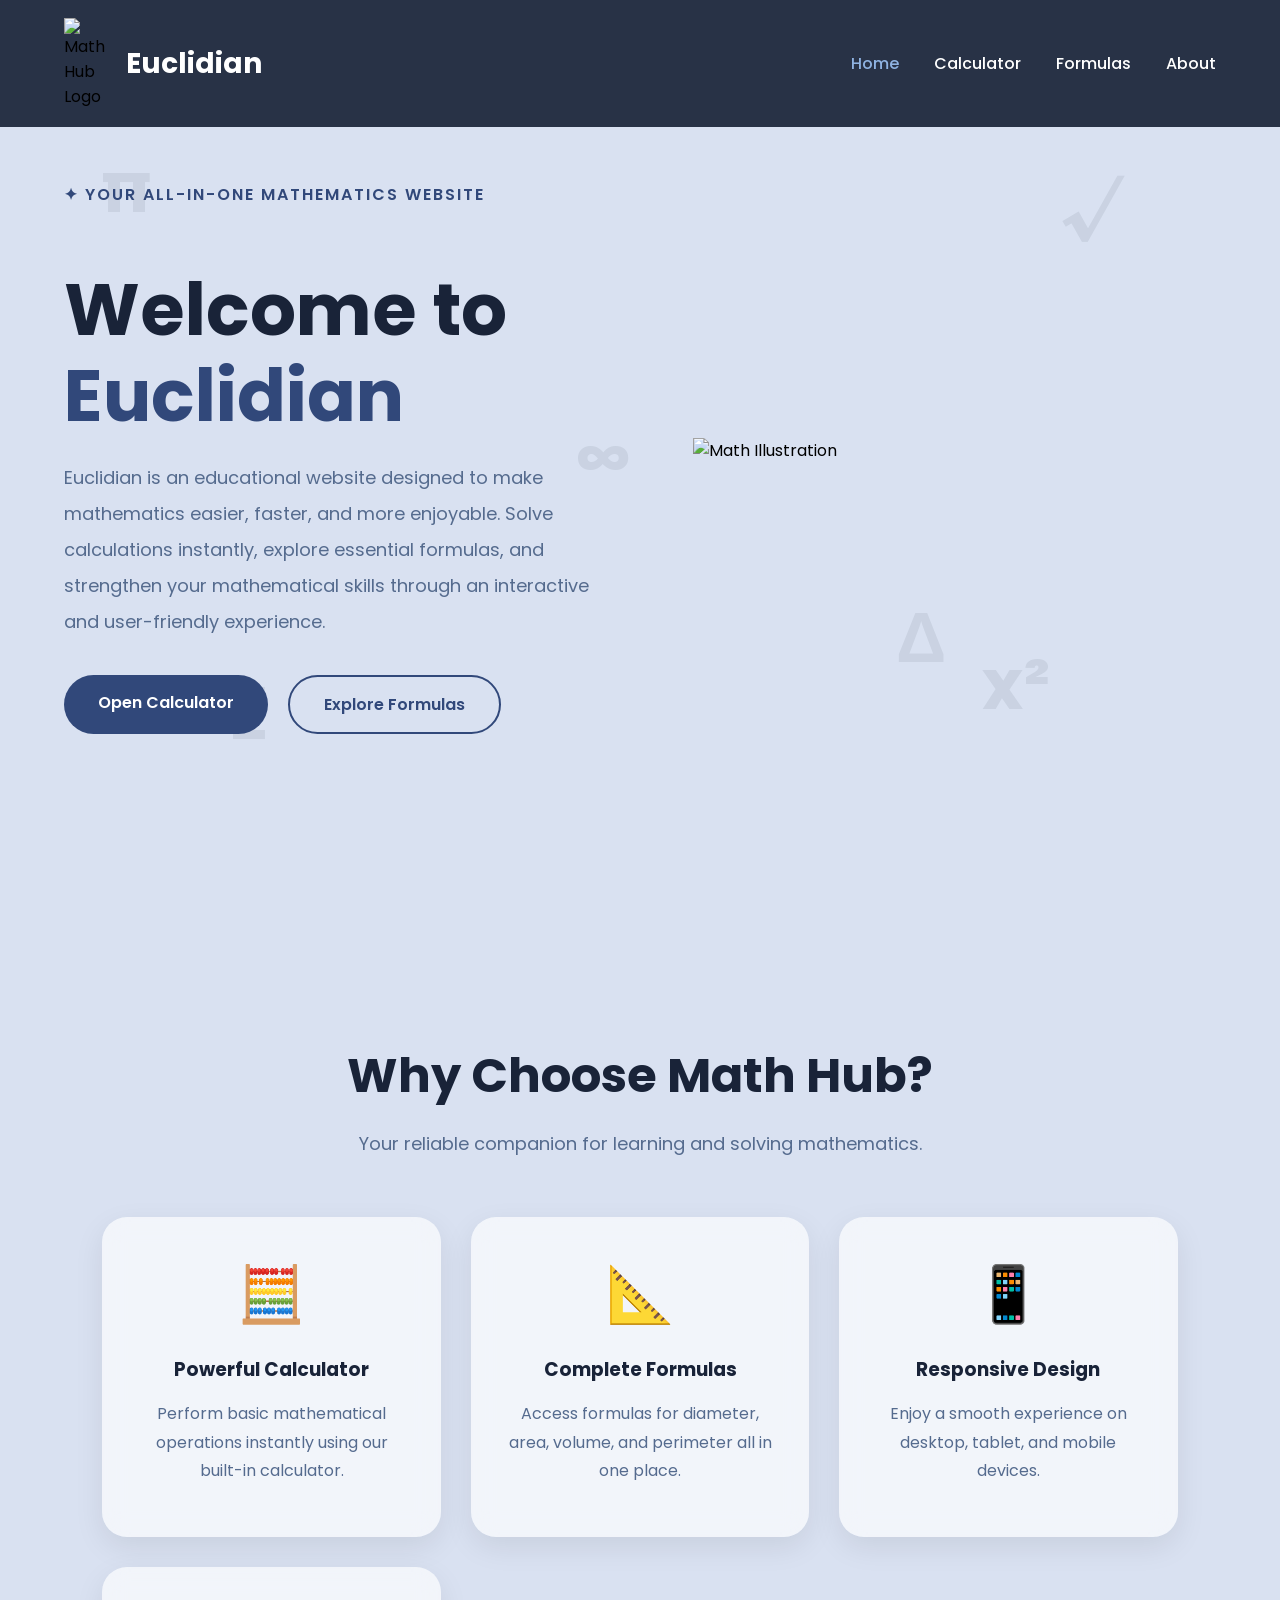
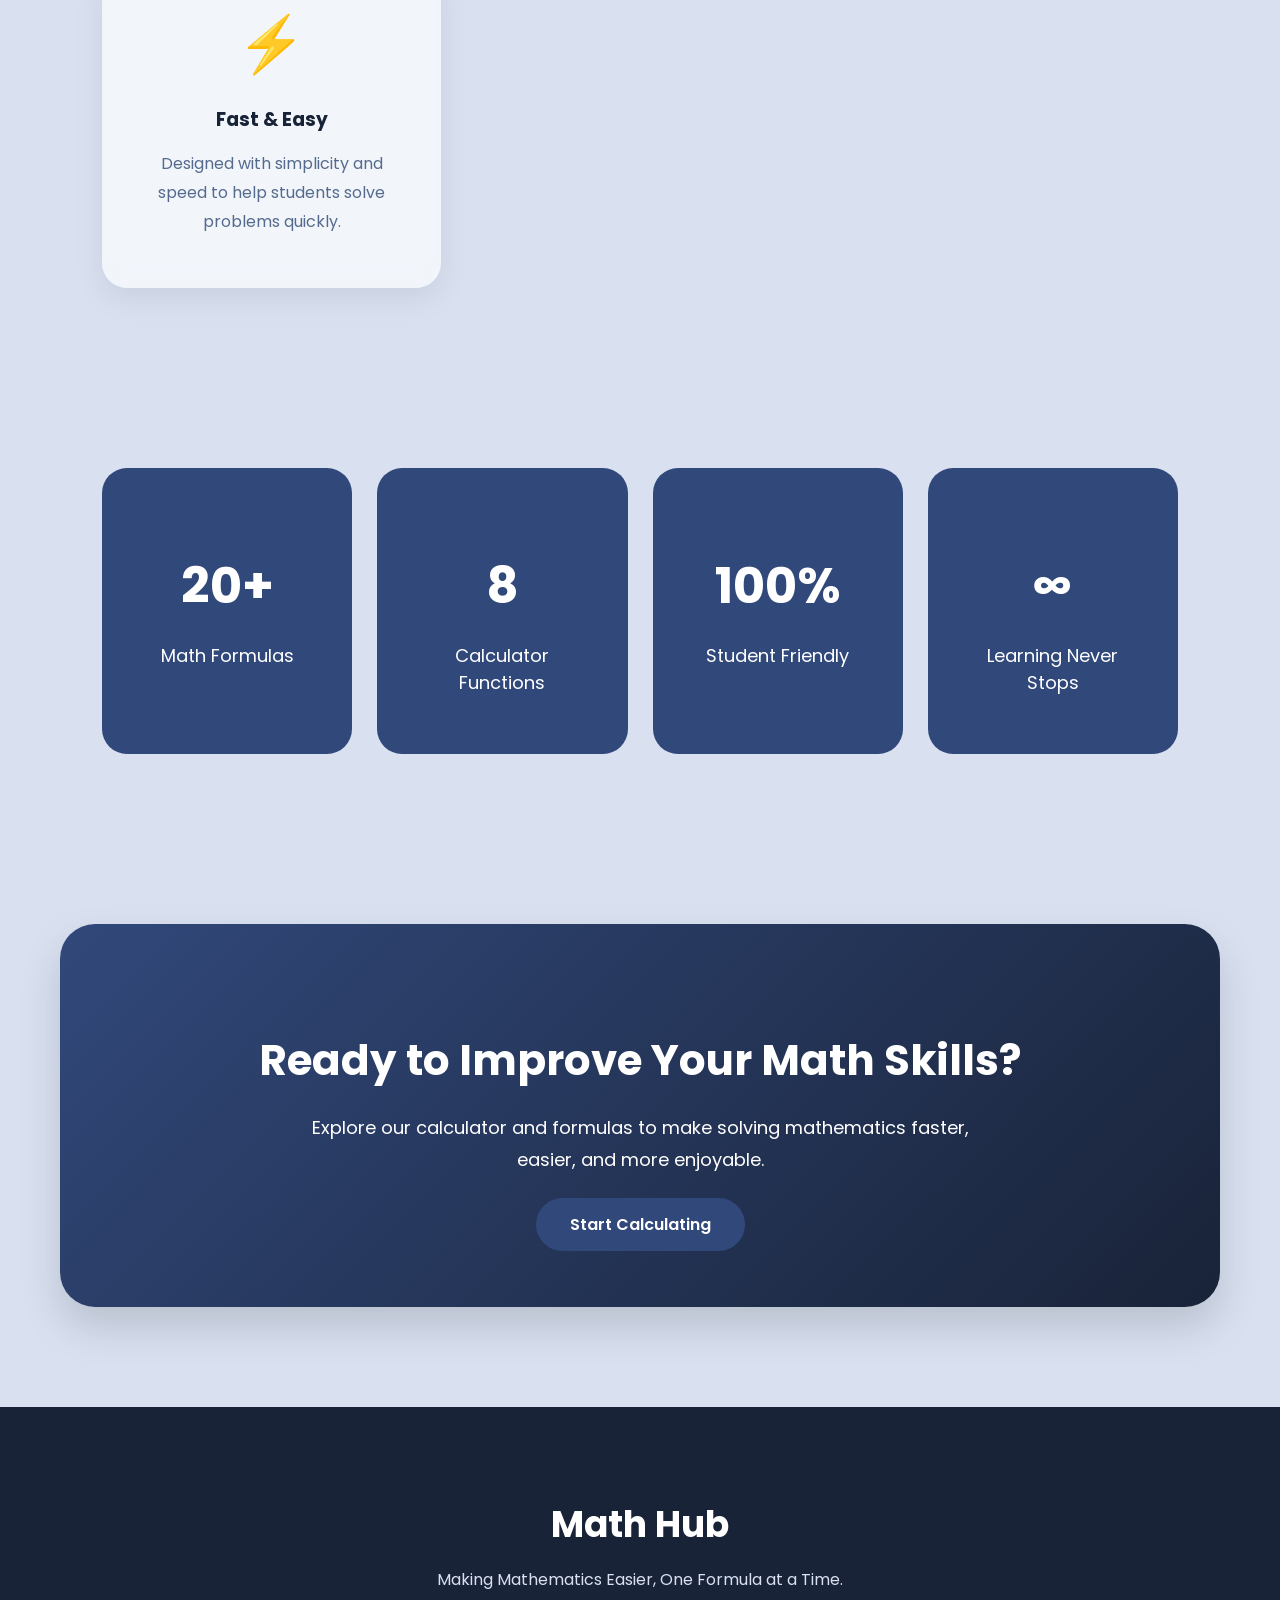
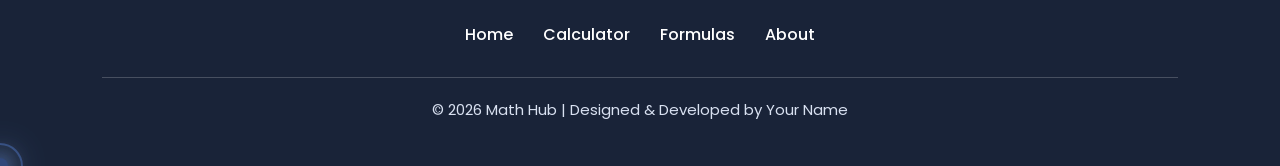
==== index.html @ 815a10d6 "Update index.html" ====
<!DOCTYPE html>
<html lang="en">

<head>

    <meta charset="UTF-8">
    <meta name="viewport" content="width=device-width, initial-scale=1.0">

    <title>Euclidian</title>

    <link rel="stylesheet" href="style.css">

    <link rel="preconnect" href="https://fonts.googleapis.com">

    <link href="https://fonts.googleapis.com/css2?family=Poppins:wght@300;400;500;600;700;800&display=swap" rel="stylesheet">

</head>

<body>


<!--==================== FLOATING SYMBOLS ====================-->

<div class="floating-symbols">

    <span>π</span>
    <span>√</span>
    <span>∑</span>
    <span>x²</span>
    <span>∞</span>
    <span>Δ</span>

</div>

<!--==================== HEADER ====================-->

<header>

    <nav>

        <div class="logo">

            <img src="img/logo.png" alt="Math Hub Logo">

            <h2>Euclidian</h2>

        </div>

        <ul>

            <li><a href="index.html" class="active">Home</a></li>

            <li><a href="calculator.html">Calculator</a></li>

            <li><a href="formulas.html">Formulas</a></li>

            <li><a href="about.html">About</a></li>

        </ul>

    </nav>

</header>

<!--==================== HERO ====================-->

<section class="hero reveal">

    <div class="hero-text">

        <p class="hero-subtitle">

            ✦ YOUR ALL-IN-ONE MATHEMATICS WEBSITE

        </p>

        <h1>

            Welcome to <span>Euclidian</span>

        </h1>

        <p class="hero-description">

           Euclidian is an educational website designed to make mathematics
            easier, faster, and more enjoyable. Solve calculations instantly,
            explore essential formulas, and strengthen your mathematical skills
            through an interactive and user-friendly experience.

        </p>

        <div class="hero-buttons">

            <a href="calculator.html" class="btn-primary">

                Open Calculator

            </a>

            <a href="formulas.html" class="btn-secondary">

                Explore Formulas

            </a>

        </div>

    </div>

    <div class="hero-image">

        <img src="img/math-illustration.png" alt="Math Illustration">

    </div>

</section>

    <!--==================== FEATURES ====================-->

<section class="features reveal">

    <div class="section-title">

        <h2>Why Choose Math Hub?</h2>

        <p>Your reliable companion for learning and solving mathematics.</p>

    </div>

    <div class="feature-container">

        <div class="feature-card">

            <div class="feature-icon">🧮</div>

            <h3>Powerful Calculator</h3>

            <p>
                Perform basic mathematical operations instantly using our built-in calculator.
            </p>

        </div>

        <div class="feature-card">

            <div class="feature-icon">📐</div>

            <h3>Complete Formulas</h3>

            <p>
                Access formulas for diameter, area, volume, and perimeter all in one place.
            </p>

        </div>

        <div class="feature-card">

            <div class="feature-icon">📱</div>

            <h3>Responsive Design</h3>

            <p>
                Enjoy a smooth experience on desktop, tablet, and mobile devices.
            </p>

        </div>

        <div class="feature-card">

            <div class="feature-icon">⚡</div>

            <h3>Fast & Easy</h3>

            <p>
                Designed with simplicity and speed to help students solve problems quickly.
            </p>

        </div>

    </div>

</section>

<!--==================== STATISTICS ====================-->

<section class="statistics reveal">

    <div class="stat-box">

        <h2>20+</h2>

        <p>Math Formulas</p>

    </div>

    <div class="stat-box">

        <h2>8</h2>

        <p>Calculator Functions</p>

    </div>

    <div class="stat-box">

        <h2>100%</h2>

        <p>Student Friendly</p>

    </div>

    <div class="stat-box">

        <h2>∞</h2>

        <p>Learning Never Stops</p>

    </div>

</section>

<!--==================== CALL TO ACTION ====================-->

<section class="cta reveal">

    <h2>Ready to Improve Your Math Skills?</h2>

    <p>

        Explore our calculator and formulas to make solving mathematics
        faster, easier, and more enjoyable.

    </p>

    <a href="calculator.html" class="btn-primary">

        Start Calculating

    </a>

</section>

<!--==================== FOOTER ====================-->

<footer>

    <div class="footer-content">

        <h2>Math Hub</h2>

        <p>

            Making Mathematics Easier, One Formula at a Time.

        </p>

        <div class="footer-links">

            <a href="index.html">Home</a>

            <a href="calculator.html">Calculator</a>

            <a href="formulas.html">Formulas</a>

            <a href="about.html">About</a>

        </div>

        <p class="copyright">

            © 2026 Math Hub | Designed & Developed by Your Name

        </p>

    </div>

</footer>

<!--==================== BACK TO TOP ====================-->

<button id="topBtn" onclick="topFunction()">

    ↑

</button>
<!--==================== CUSTOM CURSOR ====================-->

<div class="cursor"></div>
<div class="cursor-outline"></div>

<script src="script.js"></script>

</body>

</html>
---- style.css ----
/*========================================
            HOME PAGE
========================================*/

body{

    margin:0;

    font-family:'Poppins',sans-serif;

    background:#D9E1F1;

    overflow-x:hidden;

}

/*================ NAVIGATION ================*/

header{

    width:100%;

    position:fixed;

    top:0;

    left:0;

    z-index:1000;

    background:rgba(25,35,56,.92);

    backdrop-filter:blur(10px);

}

nav{

    width:90%;

    max-width:1200px;

    margin:auto;

    display:flex;

    justify-content:space-between;

    align-items:center;

    padding:18px 0;

}

.logo{

    display:flex;

    align-items:center;

    gap:12px;

}

.logo img{

    width:50px;

}

.logo h2{

    color:white;

    font-size:28px;

}

nav ul{

    display:flex;

    list-style:none;

    gap:35px;

}

nav ul li{

    list-style:none;

}

nav ul li a{

    color:white;

    text-decoration:none;

    font-weight:500;

    transition:.3s;

}

nav ul li a:hover{

    color:#8FB3E2;

}

.active{

    color:#8FB3E2 !important;

}

/*================ FLOATING SYMBOLS ================*/

.floating-symbols{

    position:fixed;

    width:100%;

    height:100%;

    top:0;

    left:0;

    pointer-events:none;

    overflow:hidden;

    z-index:0;

}

.floating-symbols span{

    position:absolute;

    font-size:70px;

    color:rgba(25,35,56,.08);

    font-weight:bold;

    animation:floatMath 12s ease-in-out infinite;

}

.floating-symbols span:nth-child(1){

    left:8%;

    top:15%;

}

.floating-symbols span:nth-child(2){

    right:12%;

    top:18%;

    animation-duration:14s;

}

.floating-symbols span:nth-child(3){

    left:18%;

    bottom:15%;

    animation-duration:16s;

}

.floating-symbols span:nth-child(4){

    right:18%;

    bottom:18%;

}

.floating-symbols span:nth-child(5){

    left:45%;

    top:45%;

}

.floating-symbols span:nth-child(6){

    left:70%;

    top:65%;

}

@keyframes floatMath{

0%{

transform:translateY(0px);

}

50%{

transform:translateY(-25px);

}

100%{

transform:translateY(0px);

}

}

/*================ HERO SECTION ================*/

.hero{

    width:90%;

    max-width:1200px;

    margin:auto;

    min-height:100vh;

    display:flex;

    align-items:center;

    justify-content:space-between;

    gap:60px;

    position:relative;

    z-index:2;

}

.hero-text{

    flex:1;

}

.hero-subtitle{

    color:#31487A;

    font-weight:600;

    letter-spacing:2px;

    margin-bottom:15px;

}

.hero h1{

    font-size:72px;

    color:#192338;

    margin-bottom:20px;

    line-height:1.2;

}

.hero h1 span{

    color:#31487A;

}

.hero-description{

    color:#556B8E;

    line-height:2;

    font-size:18px;

    margin-bottom:35px;

}

.hero-buttons{

    display:flex;

    gap:20px;

}

/*================ BUTTONS ================*/

.btn-primary{

    background:#31487A;

    color:white;

    padding:15px 34px;

    border-radius:50px;

    text-decoration:none;

    transition:.35s;

    font-weight:600;

}

.btn-primary:hover{

    background:#192338;

    transform:translateY(-5px);

    box-shadow:0 15px 30px rgba(49,72,122,.35);

}

.btn-secondary{

    border:2px solid #31487A;

    color:#31487A;

    padding:15px 34px;

    border-radius:50px;

    text-decoration:none;

    transition:.35s;

    font-weight:600;

}

.btn-secondary:hover{

    background:#31487A;

    color:white;

    transform:translateY(-5px);

}

/*================ HERO IMAGE ================*/

.hero-image{

    flex:1;

    display:flex;

    justify-content:center;

}

.hero-image img{

    width:100%;

    max-width:500px;

    animation:floatImage 5s ease-in-out infinite;

}

@keyframes floatImage{

0%{

transform:translateY(0);

}

50%{

transform:translateY(-20px);

}

100%{

transform:translateY(0);

}

}
/*========================================
        FEATURES SECTION
========================================*/

.features{

    padding:100px 8%;

    text-align:center;

    position:relative;

    z-index:2;

}

.section-title h2{

    font-size:48px;

    color:#192338;

    margin-bottom:10px;

}

.section-title p{

    color:#556B8E;

    margin-bottom:60px;

    font-size:18px;

}

.feature-container{

    display:grid;

    grid-template-columns:repeat(auto-fit,minmax(250px,1fr));

    gap:30px;

}

.feature-card{

    background:rgba(255,255,255,.65);

    backdrop-filter:blur(12px);

    border-radius:25px;

    padding:35px;

    transition:.35s;

    box-shadow:0 10px 30px rgba(0,0,0,.08);

}

.feature-card:hover{

    transform:translateY(-12px);

    box-shadow:0 20px 40px rgba(49,72,122,.25);

}

.feature-icon{

    font-size:55px;

    margin-bottom:20px;

}

.feature-card h3{

    color:#192338;

    margin-bottom:15px;

}

.feature-card p{

    color:#556B8E;

    line-height:1.8;

}

/*========================================
        STATISTICS
========================================*/

.statistics{

    padding:80px 8%;

    display:grid;

    grid-template-columns:repeat(auto-fit,minmax(220px,1fr));

    gap:25px;

}

.stat-box{

    background:#31487A;

    color:white;

    border-radius:25px;

    padding:40px;

    text-align:center;

    transition:.35s;

}

.stat-box:hover{

    transform:translateY(-10px);

    background:#192338;

}

.stat-box h2{

    font-size:50px;

    margin-bottom:10px;

}

.stat-box p{

    font-size:18px;

}

/*========================================
        CALL TO ACTION
========================================*/

.cta{

    margin:90px auto;

    width:90%;

    max-width:1100px;

    background:linear-gradient(135deg,#31487A,#192338);

    border-radius:35px;

    padding:70px 30px;

    text-align:center;

    color:white;

    box-shadow:0 20px 40px rgba(0,0,0,.15);

}

.cta h2{

    font-size:42px;

    margin-bottom:20px;

}

.cta p{

    max-width:700px;

    margin:0 auto 35px;

    line-height:1.8;

    font-size:18px;

}

/*========================================
            FOOTER
========================================*/

footer{

    background:#192338;

    color:white;

    padding:60px 8% 30px;

    margin-top:100px;

}

.footer-content{

    max-width:1200px;

    margin:auto;

    text-align:center;

}

.footer-content h2{

    font-size:36px;

    margin-bottom:10px;

}

.footer-content p{

    color:#d9e1f1;

    margin:15px 0;

}

.footer-links{

    margin:30px 0;

    display:flex;

    justify-content:center;

    gap:30px;

    flex-wrap:wrap;

}

.footer-links a{

    color:white;

    text-decoration:none;

    transition:.3s;

    font-weight:500;

}

.footer-links a:hover{

    color:#8FB3E2;

}

.copyright{

    margin-top:30px;

    border-top:1px solid rgba(255,255,255,.2);

    padding-top:20px;

    font-size:15px;

}

/*========================================
        RESPONSIVE
========================================*/

@media(max-width:900px){

.hero{

    flex-direction:column;

    text-align:center;

    padding-top:150px;

}

.hero h1{

    font-size:52px;

}

.hero-buttons{

    justify-content:center;

    flex-wrap:wrap;

}

.hero-image{

    margin-top:40px;

}

.section-title h2{

    font-size:38px;

}

.cta h2{

    font-size:32px;

}

}

@media(max-width:600px){

nav{

    flex-direction:column;

    gap:20px;

}

nav ul{

    gap:18px;

    flex-wrap:wrap;

    justify-content:center;

}

.hero h1{

    font-size:38px;

}

.hero-description{

    font-size:16px;

}

.btn-primary,

.btn-secondary{

    width:100%;

    text-align:center;

}

.hero-buttons{

    flex-direction:column;

}

.section-title h2{

    font-size:30px;

}

.cta{

    padding:50px 20px;

}

.cta h2{

    font-size:26px;

}

}
/*========================================
        BACK TO TOP BUTTON
========================================*/

#topBtn{

    display:none;

    position:fixed;

    bottom:30px;

    right:30px;

    width:60px;

    height:60px;

    border:none;

    border-radius:50%;

    background:linear-gradient(135deg,#31487A,#192338);

    color:white;

    font-size:26px;

    cursor:pointer;

    box-shadow:0 10px 25px rgba(0,0,0,.25);

    transition:.35s;

    z-index:999;

}

#topBtn:hover{

    transform:translateY(-6px) scale(1.08);

    background:linear-gradient(135deg,#192338,#31487A);

}

/*========================================
        CUSTOM BLUE CURSOR
========================================*/

body{

    cursor:none;

}

.cursor{

    position:fixed;

    width:16px;

    height:16px;

    border-radius:50%;

    background:#31487A;

    pointer-events:none;

    transform:translate(-50%,-50%);

    z-index:99999;

    transition:transform .15s ease;

    box-shadow:
        0 0 10px #31487A,
        0 0 25px #8FB3E2,
        0 0 40px #8FB3E2;

}

.cursor-outline{

    position:fixed;

    width:42px;

    height:42px;

    border:2px solid #31487A;

    border-radius:50%;

    pointer-events:none;

    transform:translate(-50%,-50%);

    z-index:99998;

    transition:
        width .25s,
        height .25s,
        border-color .25s;

}

/* Hover Effect */

a:hover ~ .cursor,
button:hover ~ .cursor{

    transform:translate(-50%,-50%) scale(1.5);

}
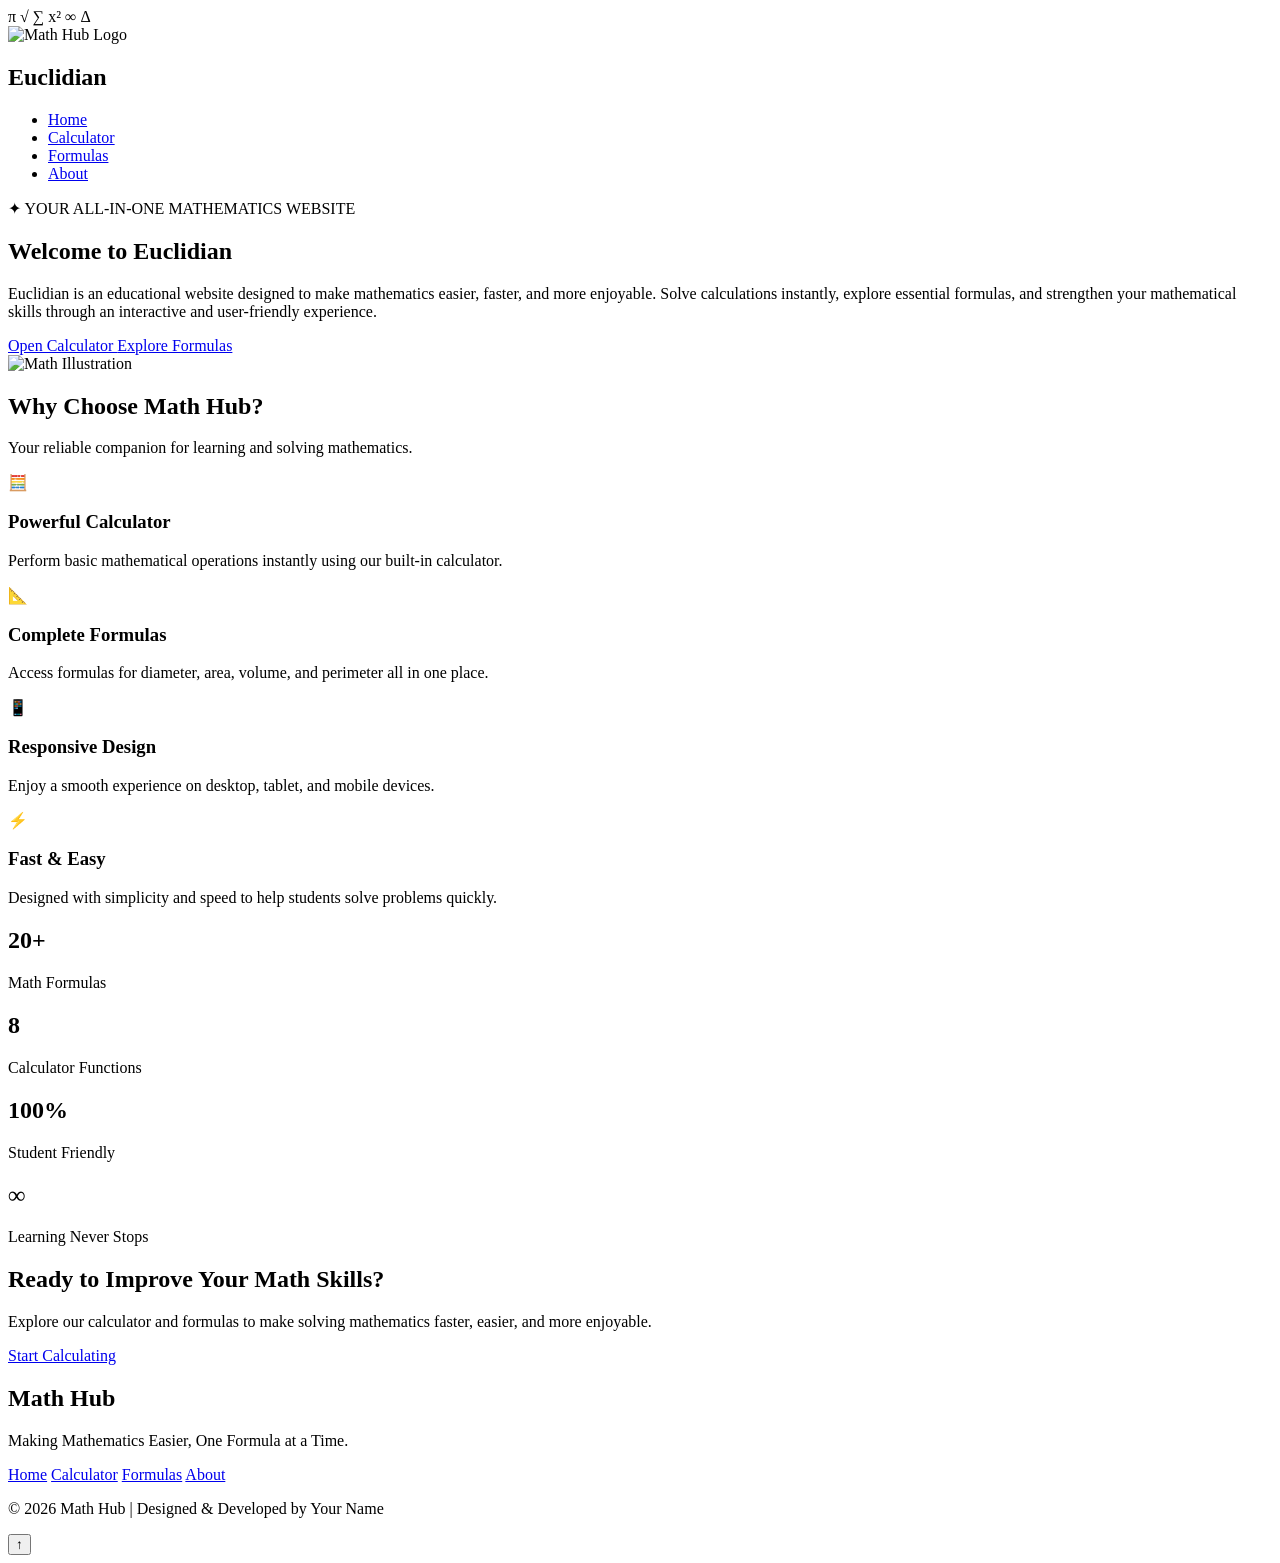
==== commit ce4ebaed: "Update index.html" ====
--- a/index.html
+++ b/index.html
@@ -8,7 +8,7 @@
 
     <title>Euclidian</title>
 
-    <link rel="stylesheet" href="style.css">
+    <link rel="stylesheet" href="style(2).css">
 
     <link rel="preconnect" href="https://fonts.googleapis.com">
 
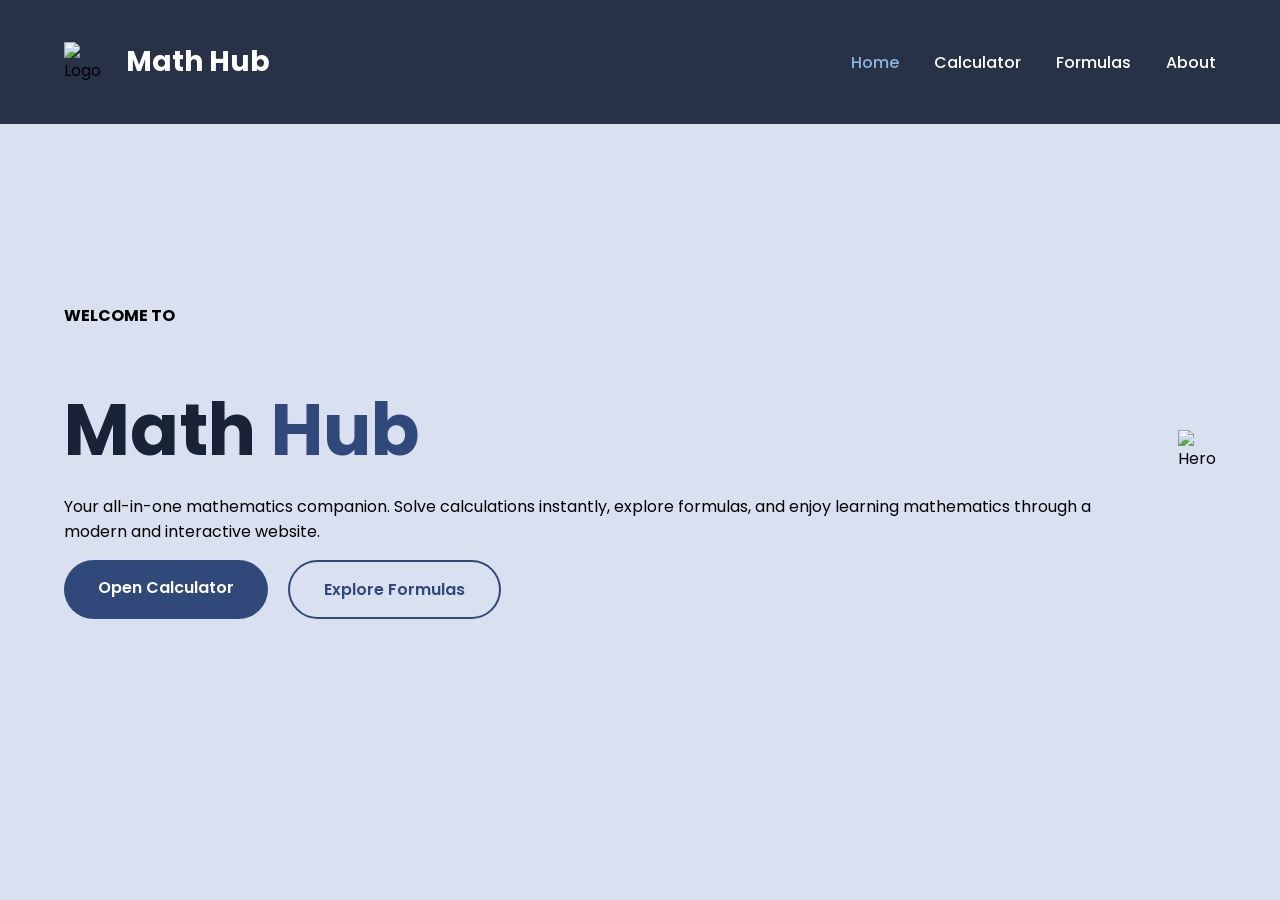
==== commit c92e7432: "Update index.html" ====
--- a/index.html
+++ b/index.html
@@ -4,49 +4,43 @@
 <head>
 
     <meta charset="UTF-8">
+
     <meta name="viewport" content="width=device-width, initial-scale=1.0">
 
-    <title>Euclidian</title>
+    <title>Math Hub | Home</title>
 
-    <link rel="stylesheet" href="style(2).css">
+    <link rel="stylesheet" href="style.css">
 
     <link rel="preconnect" href="https://fonts.googleapis.com">
 
+    <link rel="preconnect" href="https://fonts.gstatic.com" crossorigin>
+
     <link href="https://fonts.googleapis.com/css2?family=Poppins:wght@300;400;500;600;700;800&display=swap" rel="stylesheet">
+
+    <!-- Font Awesome -->
+
+    <link rel="stylesheet"
+    href="https://cdnjs.cloudflare.com/ajax/libs/font-awesome/6.7.2/css/all.min.css">
 
 </head>
 
 <body>
 
-
-<!--==================== FLOATING SYMBOLS ====================-->
-
-<div class="floating-symbols">
-
-    <span>π</span>
-    <span>√</span>
-    <span>∑</span>
-    <span>x²</span>
-    <span>∞</span>
-    <span>Δ</span>
-
-</div>
-
-<!--==================== HEADER ====================-->
+<!--================ NAVBAR ================-->
 
 <header>
 
-    <nav>
+    <nav class="navbar">
 
         <div class="logo">
 
-            <img src="img/logo.png" alt="Math Hub Logo">
+            <img src="img/logo.png" alt="Logo">
 
-            <h2>Euclidian</h2>
+            <h2>Math Hub</h2>
 
         </div>
 
-        <ul>
+        <ul class="nav-links">
 
             <li><a href="index.html" class="active">Home</a></li>
 
@@ -62,30 +56,25 @@
 
 </header>
 
-<!--==================== HERO ====================-->
+<!--================ HERO SECTION ================-->
 
-<section class="hero reveal">
+<section class="hero">
 
-    <div class="hero-text">
+    <div class="hero-content">
 
-        <p class="hero-subtitle">
+        <h4>WELCOME TO</h4>
 
-            ✦ YOUR ALL-IN-ONE MATHEMATICS WEBSITE
+        <h1>Math <span>Hub</span></h1>
 
-        </p>
+        <p>
 
-        <h1>
+            Your all-in-one mathematics companion.
 
-            Welcome to <span>Euclidian</span>
+            Solve calculations instantly, explore formulas,
 
-        </h1>
+            and enjoy learning mathematics through a modern
 
-        <p class="hero-description">
-
-           Euclidian is an educational website designed to make mathematics
-            easier, faster, and more enjoyable. Solve calculations instantly,
-            explore essential formulas, and strengthen your mathematical skills
-            through an interactive and user-friendly experience.
+            and interactive website.
 
         </p>
 
@@ -109,188 +98,14 @@
 
     <div class="hero-image">
 
-        <img src="img/math-illustration.png" alt="Math Illustration">
+        <img src="img/hero.png" alt="Hero">
 
     </div>
 
 </section>
-
-    <!--==================== FEATURES ====================-->
-
-<section class="features reveal">
-
-    <div class="section-title">
-
-        <h2>Why Choose Math Hub?</h2>
-
-        <p>Your reliable companion for learning and solving mathematics.</p>
-
-    </div>
-
-    <div class="feature-container">
-
-        <div class="feature-card">
-
-            <div class="feature-icon">🧮</div>
-
-            <h3>Powerful Calculator</h3>
-
-            <p>
-                Perform basic mathematical operations instantly using our built-in calculator.
-            </p>
-
-        </div>
-
-        <div class="feature-card">
-
-            <div class="feature-icon">📐</div>
-
-            <h3>Complete Formulas</h3>
-
-            <p>
-                Access formulas for diameter, area, volume, and perimeter all in one place.
-            </p>
-
-        </div>
-
-        <div class="feature-card">
-
-            <div class="feature-icon">📱</div>
-
-            <h3>Responsive Design</h3>
-
-            <p>
-                Enjoy a smooth experience on desktop, tablet, and mobile devices.
-            </p>
-
-        </div>
-
-        <div class="feature-card">
-
-            <div class="feature-icon">⚡</div>
-
-            <h3>Fast & Easy</h3>
-
-            <p>
-                Designed with simplicity and speed to help students solve problems quickly.
-            </p>
-
-        </div>
-
-    </div>
-
-</section>
-
-<!--==================== STATISTICS ====================-->
-
-<section class="statistics reveal">
-
-    <div class="stat-box">
-
-        <h2>20+</h2>
-
-        <p>Math Formulas</p>
-
-    </div>
-
-    <div class="stat-box">
-
-        <h2>8</h2>
-
-        <p>Calculator Functions</p>
-
-    </div>
-
-    <div class="stat-box">
-
-        <h2>100%</h2>
-
-        <p>Student Friendly</p>
-
-    </div>
-
-    <div class="stat-box">
-
-        <h2>∞</h2>
-
-        <p>Learning Never Stops</p>
-
-    </div>
-
-</section>
-
-<!--==================== CALL TO ACTION ====================-->
-
-<section class="cta reveal">
-
-    <h2>Ready to Improve Your Math Skills?</h2>
-
-    <p>
-
-        Explore our calculator and formulas to make solving mathematics
-        faster, easier, and more enjoyable.
-
-    </p>
-
-    <a href="calculator.html" class="btn-primary">
-
-        Start Calculating
-
-    </a>
-
-</section>
-
-<!--==================== FOOTER ====================-->
-
-<footer>
-
-    <div class="footer-content">
-
-        <h2>Math Hub</h2>
-
-        <p>
-
-            Making Mathematics Easier, One Formula at a Time.
-
-        </p>
-
-        <div class="footer-links">
-
-            <a href="index.html">Home</a>
-
-            <a href="calculator.html">Calculator</a>
-
-            <a href="formulas.html">Formulas</a>
-
-            <a href="about.html">About</a>
-
-        </div>
-
-        <p class="copyright">
-
-            © 2026 Math Hub | Designed & Developed by Your Name
-
-        </p>
-
-    </div>
-
-</footer>
-
-<!--==================== BACK TO TOP ====================-->
-
-<button id="topBtn" onclick="topFunction()">
-
-    ↑
-
-</button>
-<!--==================== CUSTOM CURSOR ====================-->
-
-<div class="cursor"></div>
-<div class="cursor-outline"></div>
 
 <script src="script.js"></script>
 
 </body>
 
 </html>
-
--- a/style.css
+++ b/style.css
@@ -0,0 +1,924 @@
+/*========================================
+            HOME PAGE
+========================================*/
+
+body{
+
+    margin:0;
+
+    font-family:'Poppins',sans-serif;
+
+    background:#D9E1F1;
+
+    overflow-x:hidden;
+
+}
+
+/*================ NAVIGATION ================*/
+
+header{
+
+    width:100%;
+
+    position:fixed;
+
+    top:0;
+
+    left:0;
+
+    z-index:1000;
+
+    background:rgba(25,35,56,.92);
+
+    backdrop-filter:blur(10px);
+
+}
+
+nav{
+
+    width:90%;
+
+    max-width:1200px;
+
+    margin:auto;
+
+    display:flex;
+
+    justify-content:space-between;
+
+    align-items:center;
+
+    padding:18px 0;
+
+}
+
+.logo{
+
+    display:flex;
+
+    align-items:center;
+
+    gap:12px;
+
+}
+
+.logo img{
+
+    width:50px;
+
+}
+
+.logo h2{
+
+    color:white;
+
+    font-size:28px;
+
+}
+
+nav ul{
+
+    display:flex;
+
+    list-style:none;
+
+    gap:35px;
+
+}
+
+nav ul li{
+
+    list-style:none;
+
+}
+
+nav ul li a{
+
+    color:white;
+
+    text-decoration:none;
+
+    font-weight:500;
+
+    transition:.3s;
+
+}
+
+nav ul li a:hover{
+
+    color:#8FB3E2;
+
+}
+
+.active{
+
+    color:#8FB3E2 !important;
+
+}
+
+/*================ FLOATING SYMBOLS ================*/
+
+.floating-symbols{
+
+    position:fixed;
+
+    width:100%;
+
+    height:100%;
+
+    top:0;
+
+    left:0;
+
+    pointer-events:none;
+
+    overflow:hidden;
+
+    z-index:0;
+
+}
+
+.floating-symbols span{
+
+    position:absolute;
+
+    font-size:70px;
+
+    color:rgba(25,35,56,.08);
+
+    font-weight:bold;
+
+    animation:floatMath 12s ease-in-out infinite;
+
+}
+
+.floating-symbols span:nth-child(1){
+
+    left:8%;
+
+    top:15%;
+
+}
+
+.floating-symbols span:nth-child(2){
+
+    right:12%;
+
+    top:18%;
+
+    animation-duration:14s;
+
+}
+
+.floating-symbols span:nth-child(3){
+
+    left:18%;
+
+    bottom:15%;
+
+    animation-duration:16s;
+
+}
+
+.floating-symbols span:nth-child(4){
+
+    right:18%;
+
+    bottom:18%;
+
+}
+
+.floating-symbols span:nth-child(5){
+
+    left:45%;
+
+    top:45%;
+
+}
+
+.floating-symbols span:nth-child(6){
+
+    left:70%;
+
+    top:65%;
+
+}
+
+@keyframes floatMath{
+
+0%{
+
+transform:translateY(0px);
+
+}
+
+50%{
+
+transform:translateY(-25px);
+
+}
+
+100%{
+
+transform:translateY(0px);
+
+}
+
+}
+
+/*================ HERO SECTION ================*/
+
+.hero{
+
+    width:90%;
+
+    max-width:1200px;
+
+    margin:auto;
+
+    min-height:100vh;
+
+    display:flex;
+
+    align-items:center;
+
+    justify-content:space-between;
+
+    gap:60px;
+
+    position:relative;
+
+    z-index:2;
+
+}
+
+.hero-text{
+
+    flex:1;
+
+}
+
+.hero-subtitle{
+
+    color:#31487A;
+
+    font-weight:600;
+
+    letter-spacing:2px;
+
+    margin-bottom:15px;
+
+}
+
+.hero h1{
+
+    font-size:72px;
+
+    color:#192338;
+
+    margin-bottom:20px;
+
+    line-height:1.2;
+
+}
+
+.hero h1 span{
+
+    color:#31487A;
+
+}
+
+.hero-description{
+
+    color:#556B8E;
+
+    line-height:2;
+
+    font-size:18px;
+
+    margin-bottom:35px;
+
+}
+
+.hero-buttons{
+
+    display:flex;
+
+    gap:20px;
+
+}
+
+/*================ BUTTONS ================*/
+
+.btn-primary{
+
+    background:#31487A;
+
+    color:white;
+
+    padding:15px 34px;
+
+    border-radius:50px;
+
+    text-decoration:none;
+
+    transition:.35s;
+
+    font-weight:600;
+
+}
+
+.btn-primary:hover{
+
+    background:#192338;
+
+    transform:translateY(-5px);
+
+    box-shadow:0 15px 30px rgba(49,72,122,.35);
+
+}
+
+.btn-secondary{
+
+    border:2px solid #31487A;
+
+    color:#31487A;
+
+    padding:15px 34px;
+
+    border-radius:50px;
+
+    text-decoration:none;
+
+    transition:.35s;
+
+    font-weight:600;
+
+}
+
+.btn-secondary:hover{
+
+    background:#31487A;
+
+    color:white;
+
+    transform:translateY(-5px);
+
+}
+
+/*================ HERO IMAGE ================*/
+
+.hero-image{
+
+    flex:1;
+
+    display:flex;
+
+    justify-content:center;
+
+}
+
+.hero-image img{
+
+    width:100%;
+
+    max-width:500px;
+
+    animation:floatImage 5s ease-in-out infinite;
+
+}
+
+@keyframes floatImage{
+
+0%{
+
+transform:translateY(0);
+
+}
+
+50%{
+
+transform:translateY(-20px);
+
+}
+
+100%{
+
+transform:translateY(0);
+
+}
+
+}
+/*========================================
+        FEATURES SECTION
+========================================*/
+
+.features{
+
+    padding:100px 8%;
+
+    text-align:center;
+
+    position:relative;
+
+    z-index:2;
+
+}
+
+.section-title h2{
+
+    font-size:48px;
+
+    color:#192338;
+
+    margin-bottom:10px;
+
+}
+
+.section-title p{
+
+    color:#556B8E;
+
+    margin-bottom:60px;
+
+    font-size:18px;
+
+}
+
+.feature-container{
+
+    display:grid;
+
+    grid-template-columns:repeat(auto-fit,minmax(250px,1fr));
+
+    gap:30px;
+
+}
+
+.feature-card{
+
+    background:rgba(255,255,255,.65);
+
+    backdrop-filter:blur(12px);
+
+    border-radius:25px;
+
+    padding:35px;
+
+    transition:.35s;
+
+    box-shadow:0 10px 30px rgba(0,0,0,.08);
+
+}
+
+.feature-card:hover{
+
+    transform:translateY(-12px);
+
+    box-shadow:0 20px 40px rgba(49,72,122,.25);
+
+}
+
+.feature-icon{
+
+    font-size:55px;
+
+    margin-bottom:20px;
+
+}
+
+.feature-card h3{
+
+    color:#192338;
+
+    margin-bottom:15px;
+
+}
+
+.feature-card p{
+
+    color:#556B8E;
+
+    line-height:1.8;
+
+}
+
+/*========================================
+        STATISTICS
+========================================*/
+
+.statistics{
+
+    padding:80px 8%;
+
+    display:grid;
+
+    grid-template-columns:repeat(auto-fit,minmax(220px,1fr));
+
+    gap:25px;
+
+}
+
+.stat-box{
+
+    background:#31487A;
+
+    color:white;
+
+    border-radius:25px;
+
+    padding:40px;
+
+    text-align:center;
+
+    transition:.35s;
+
+}
+
+.stat-box:hover{
+
+    transform:translateY(-10px);
+
+    background:#192338;
+
+}
+
+.stat-box h2{
+
+    font-size:50px;
+
+    margin-bottom:10px;
+
+}
+
+.stat-box p{
+
+    font-size:18px;
+
+}
+
+/*========================================
+        CALL TO ACTION
+========================================*/
+
+.cta{
+
+    margin:90px auto;
+
+    width:90%;
+
+    max-width:1100px;
+
+    background:linear-gradient(135deg,#31487A,#192338);
+
+    border-radius:35px;
+
+    padding:70px 30px;
+
+    text-align:center;
+
+    color:white;
+
+    box-shadow:0 20px 40px rgba(0,0,0,.15);
+
+}
+
+.cta h2{
+
+    font-size:42px;
+
+    margin-bottom:20px;
+
+}
+
+.cta p{
+
+    max-width:700px;
+
+    margin:0 auto 35px;
+
+    line-height:1.8;
+
+    font-size:18px;
+
+}
+
+/*========================================
+            FOOTER
+========================================*/
+
+footer{
+
+    background:#192338;
+
+    color:white;
+
+    padding:60px 8% 30px;
+
+    margin-top:100px;
+
+}
+
+.footer-content{
+
+    max-width:1200px;
+
+    margin:auto;
+
+    text-align:center;
+
+}
+
+.footer-content h2{
+
+    font-size:36px;
+
+    margin-bottom:10px;
+
+}
+
+.footer-content p{
+
+    color:#d9e1f1;
+
+    margin:15px 0;
+
+}
+
+.footer-links{
+
+    margin:30px 0;
+
+    display:flex;
+
+    justify-content:center;
+
+    gap:30px;
+
+    flex-wrap:wrap;
+
+}
+
+.footer-links a{
+
+    color:white;
+
+    text-decoration:none;
+
+    transition:.3s;
+
+    font-weight:500;
+
+}
+
+.footer-links a:hover{
+
+    color:#8FB3E2;
+
+}
+
+.copyright{
+
+    margin-top:30px;
+
+    border-top:1px solid rgba(255,255,255,.2);
+
+    padding-top:20px;
+
+    font-size:15px;
+
+}
+
+/*========================================
+        RESPONSIVE
+========================================*/
+
+@media(max-width:900px){
+
+.hero{
+
+    flex-direction:column;
+
+    text-align:center;
+
+    padding-top:150px;
+
+}
+
+.hero h1{
+
+    font-size:52px;
+
+}
+
+.hero-buttons{
+
+    justify-content:center;
+
+    flex-wrap:wrap;
+
+}
+
+.hero-image{
+
+    margin-top:40px;
+
+}
+
+.section-title h2{
+
+    font-size:38px;
+
+}
+
+.cta h2{
+
+    font-size:32px;
+
+}
+
+}
+
+@media(max-width:600px){
+
+nav{
+
+    flex-direction:column;
+
+    gap:20px;
+
+}
+
+nav ul{
+
+    gap:18px;
+
+    flex-wrap:wrap;
+
+    justify-content:center;
+
+}
+
+.hero h1{
+
+    font-size:38px;
+
+}
+
+.hero-description{
+
+    font-size:16px;
+
+}
+
+.btn-primary,
+
+.btn-secondary{
+
+    width:100%;
+
+    text-align:center;
+
+}
+
+.hero-buttons{
+
+    flex-direction:column;
+
+}
+
+.section-title h2{
+
+    font-size:30px;
+
+}
+
+.cta{
+
+    padding:50px 20px;
+
+}
+
+.cta h2{
+
+    font-size:26px;
+
+}
+
+}
+/*========================================
+        BACK TO TOP BUTTON
+========================================*/
+
+#topBtn{
+
+    display:none;
+
+    position:fixed;
+
+    bottom:30px;
+
+    right:30px;
+
+    width:60px;
+
+    height:60px;
+
+    border:none;
+
+    border-radius:50%;
+
+    background:linear-gradient(135deg,#31487A,#192338);
+
+    color:white;
+
+    font-size:26px;
+
+    cursor:pointer;
+
+    box-shadow:0 10px 25px rgba(0,0,0,.25);
+
+    transition:.35s;
+
+    z-index:999;
+
+}
+
+#topBtn:hover{
+
+    transform:translateY(-6px) scale(1.08);
+
+    background:linear-gradient(135deg,#192338,#31487A);
+
+}
+
+/*========================================
+        CUSTOM BLUE CURSOR
+========================================*/
+
+body{
+
+    cursor:none;
+
+}
+
+.cursor{
+
+    position:fixed;
+
+    width:16px;
+
+    height:16px;
+
+    border-radius:50%;
+
+    background:#31487A;
+
+    pointer-events:none;
+
+    transform:translate(-50%,-50%);
+
+    z-index:99999;
+
+    transition:transform .15s ease;
+
+    box-shadow:
+        0 0 10px #31487A,
+        0 0 25px #8FB3E2,
+        0 0 40px #8FB3E2;
+
+}
+
+.cursor-outline{
+
+    position:fixed;
+
+    width:42px;
+
+    height:42px;
+
+    border:2px solid #31487A;
+
+    border-radius:50%;
+
+    pointer-events:none;
+
+    transform:translate(-50%,-50%);
+
+    z-index:99998;
+
+    transition:
+        width .25s,
+        height .25s,
+        border-color .25s;
+
+}
+
+/* Hover Effect */
+
+a:hover ~ .cursor,
+button:hover ~ .cursor{
+
+    transform:translate(-50%,-50%) scale(1.5);
+
+}
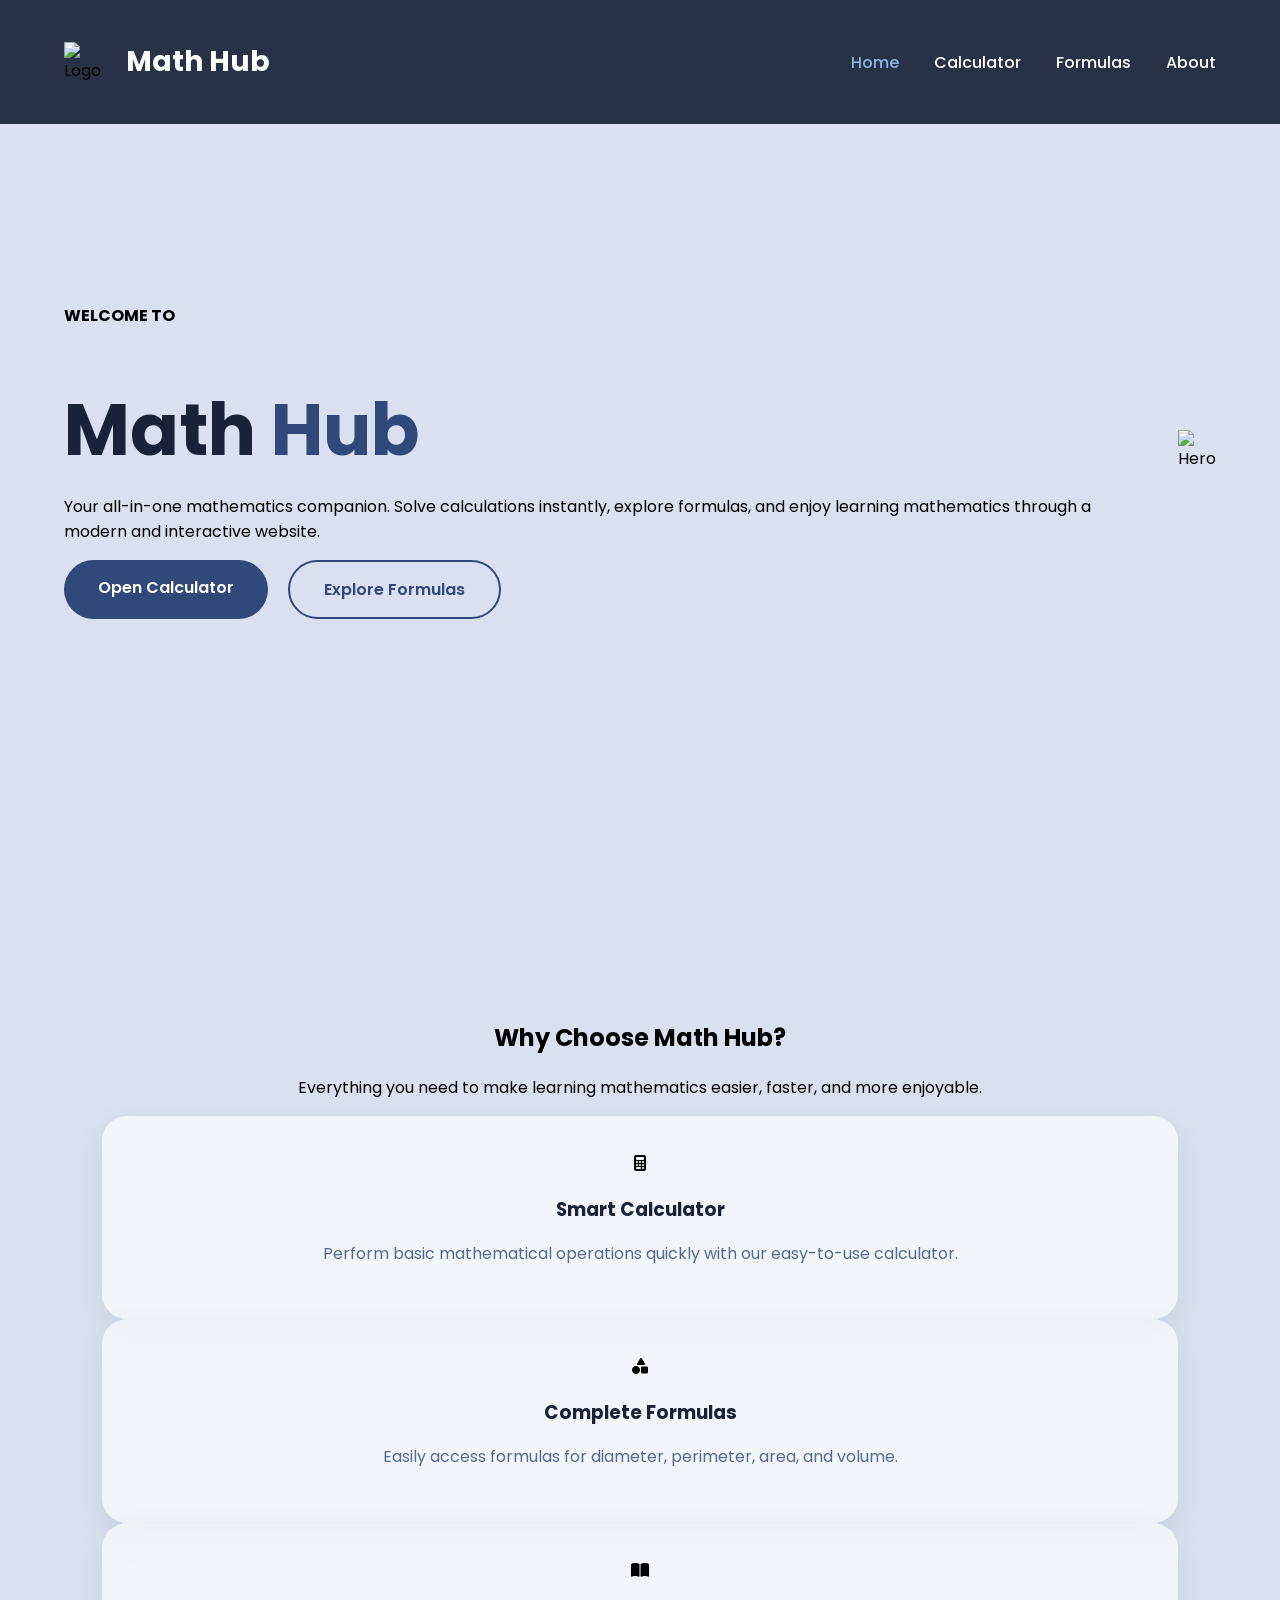
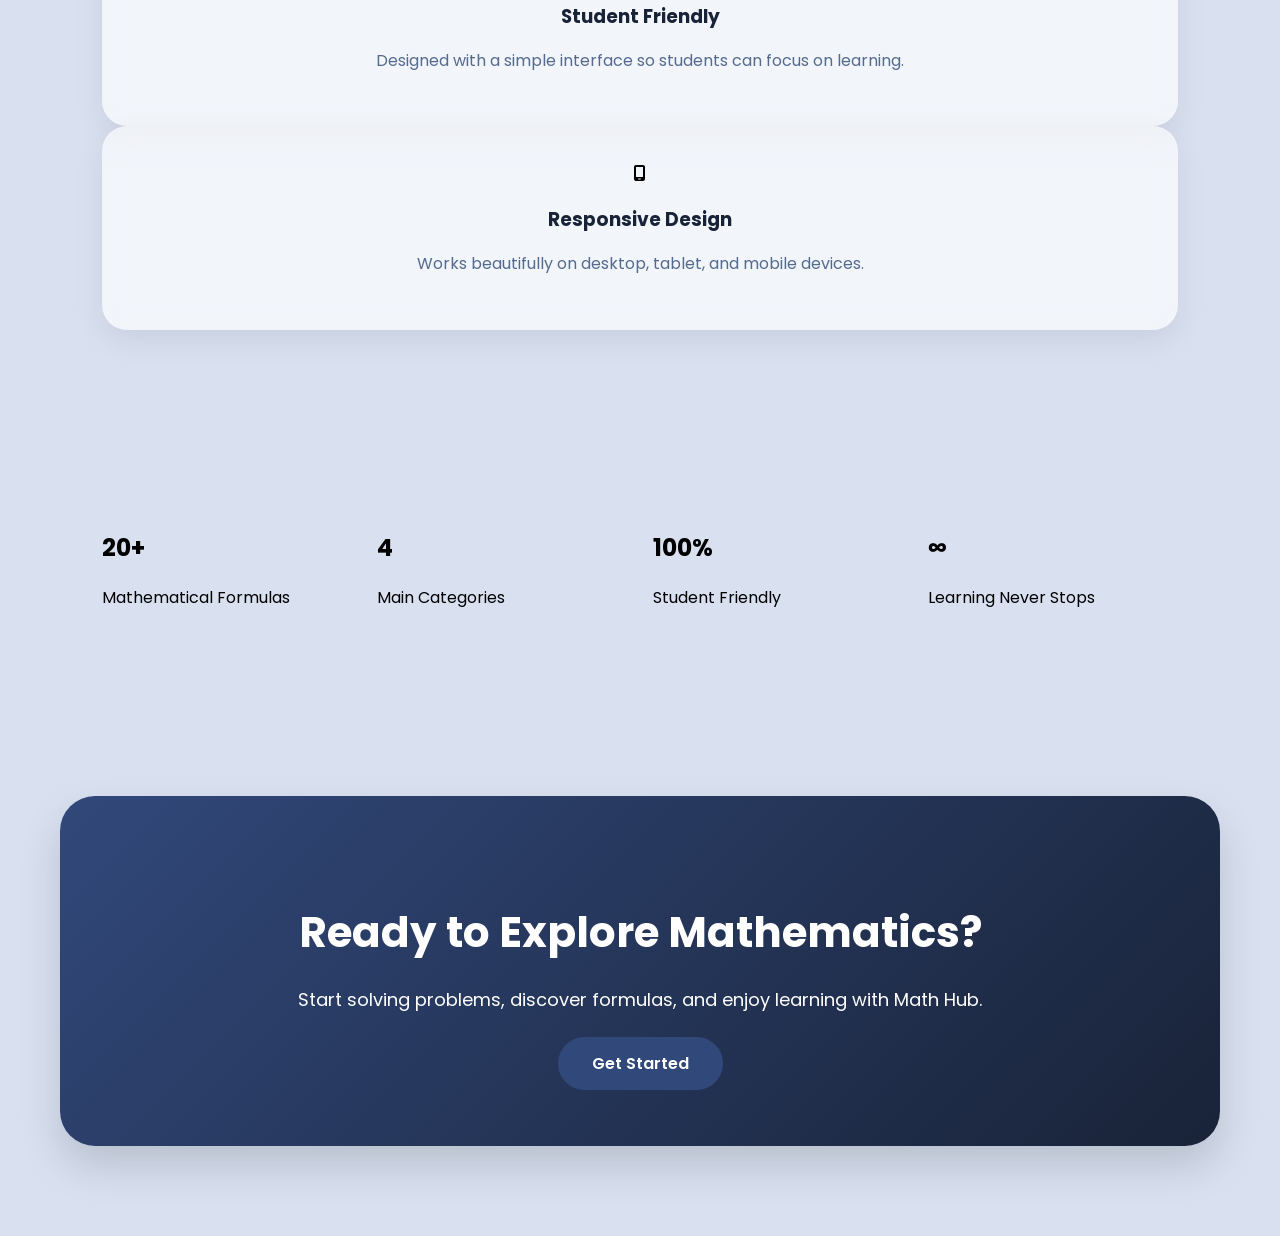
==== commit b1acaf27: "Enhance index.html with features and statistics sections Added features section with statistics and " ====
--- a/index.html
+++ b/index.html
@@ -104,6 +104,133 @@
 
 </section>
 
+<!--==================== FEATURES ====================-->
+
+<section class="features">
+
+    <div class="section-heading">
+
+        <h2>Why Choose Math Hub?</h2>
+
+        <p>
+            Everything you need to make learning mathematics easier,
+            faster, and more enjoyable.
+        </p>
+
+    </div>
+
+    <div class="feature-grid">
+
+        <div class="feature-card">
+
+            <i class="fa-solid fa-calculator"></i>
+
+            <h3>Smart Calculator</h3>
+
+            <p>
+                Perform basic mathematical operations quickly with our easy-to-use calculator.
+            </p>
+
+        </div>
+
+        <div class="feature-card">
+
+            <i class="fa-solid fa-shapes"></i>
+
+            <h3>Complete Formulas</h3>
+
+            <p>
+                Easily access formulas for diameter, perimeter, area, and volume.
+            </p>
+
+        </div>
+
+        <div class="feature-card">
+
+            <i class="fa-solid fa-book-open"></i>
+
+            <h3>Student Friendly</h3>
+
+            <p>
+                Designed with a simple interface so students can focus on learning.
+            </p>
+
+        </div>
+
+        <div class="feature-card">
+
+            <i class="fa-solid fa-mobile-screen"></i>
+
+            <h3>Responsive Design</h3>
+
+            <p>
+                Works beautifully on desktop, tablet, and mobile devices.
+            </p>
+
+        </div>
+
+    </div>
+
+</section>
+
+<!--==================== STATISTICS ====================-->
+
+<section class="statistics">
+
+    <div class="stat-card">
+
+        <h2>20+</h2>
+
+        <p>Mathematical Formulas</p>
+
+    </div>
+
+    <div class="stat-card">
+
+        <h2>4</h2>
+
+        <p>Main Categories</p>
+
+    </div>
+
+    <div class="stat-card">
+
+        <h2>100%</h2>
+
+        <p>Student Friendly</p>
+
+    </div>
+
+    <div class="stat-card">
+
+        <h2>∞</h2>
+
+        <p>Learning Never Stops</p>
+
+    </div>
+
+</section>
+
+<!--==================== CALL TO ACTION ====================-->
+
+<section class="cta">
+
+    <h2>Ready to Explore Mathematics?</h2>
+
+    <p>
+
+        Start solving problems, discover formulas,
+        and enjoy learning with Math Hub.
+
+    </p>
+
+    <a href="calculator.html" class="btn-primary">
+
+        Get Started
+
+    </a>
+
+</section>
 <script src="script.js"></script>
 
 </body>
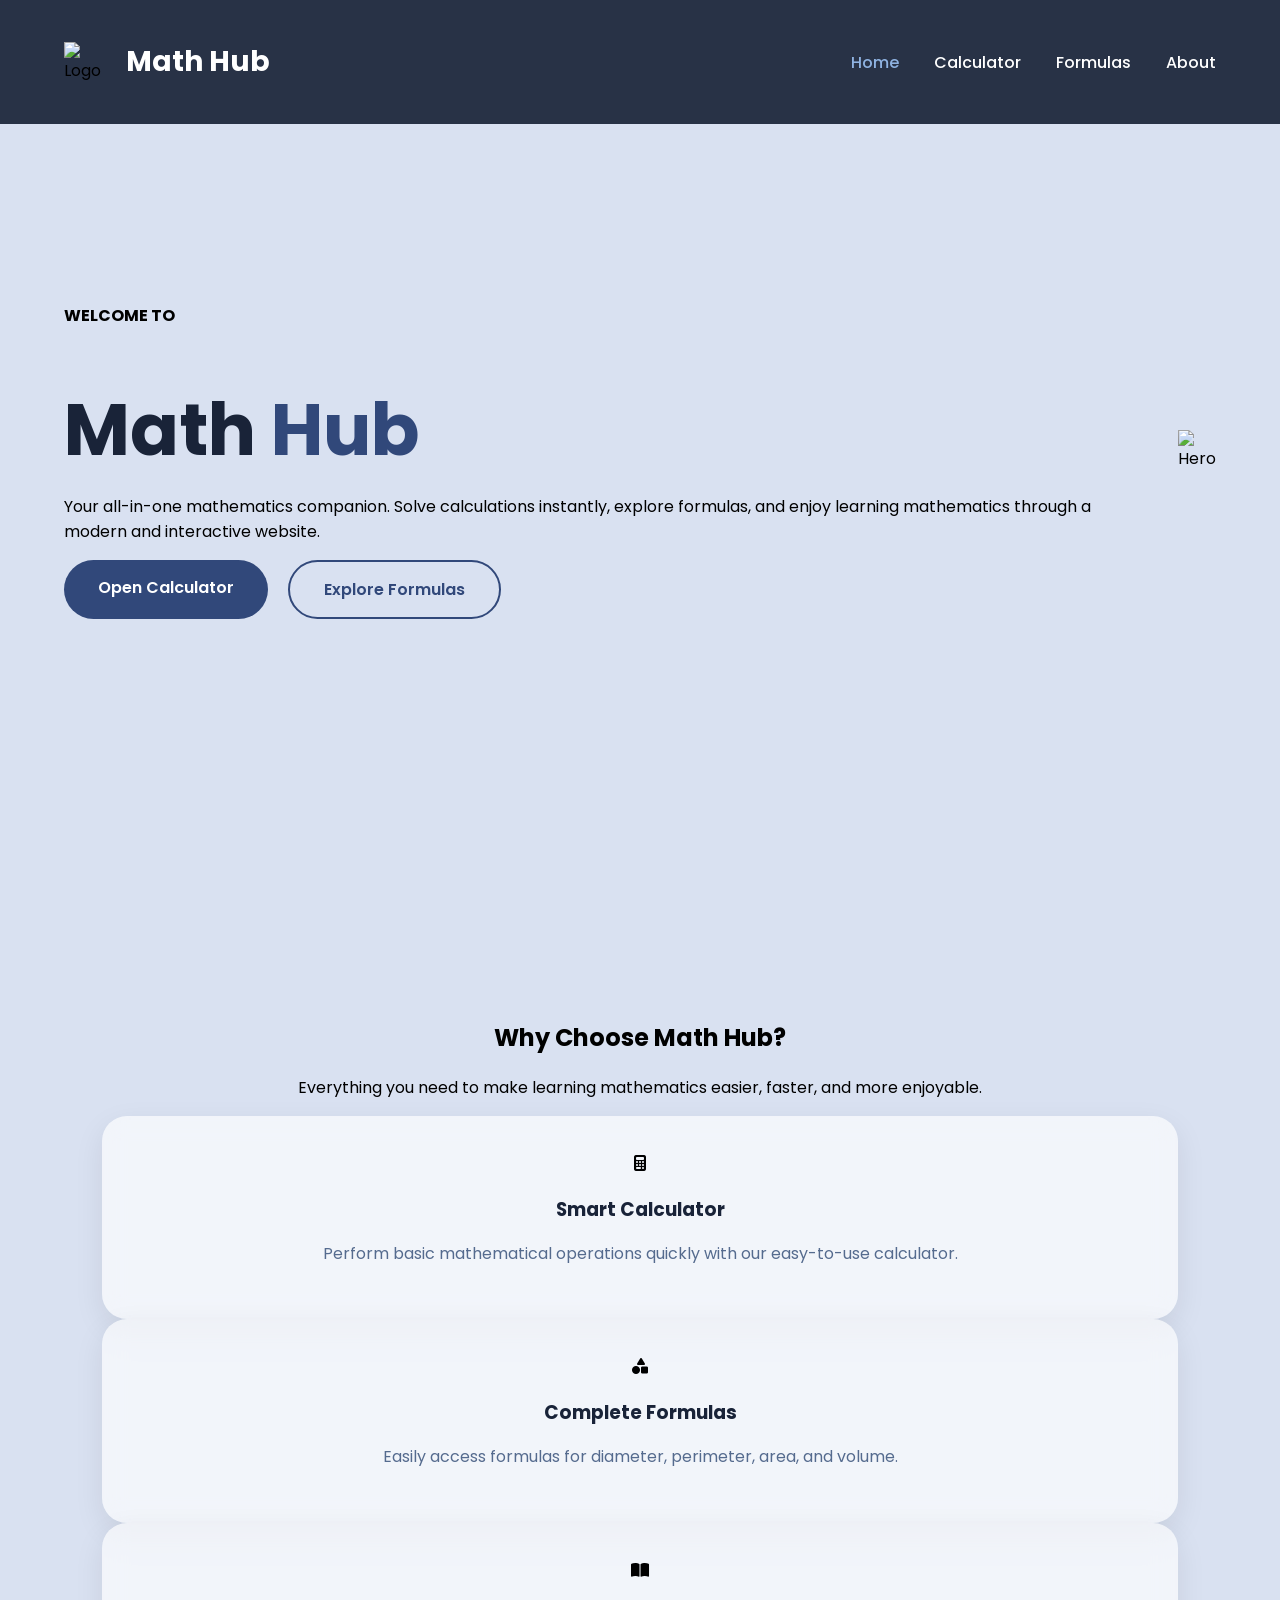
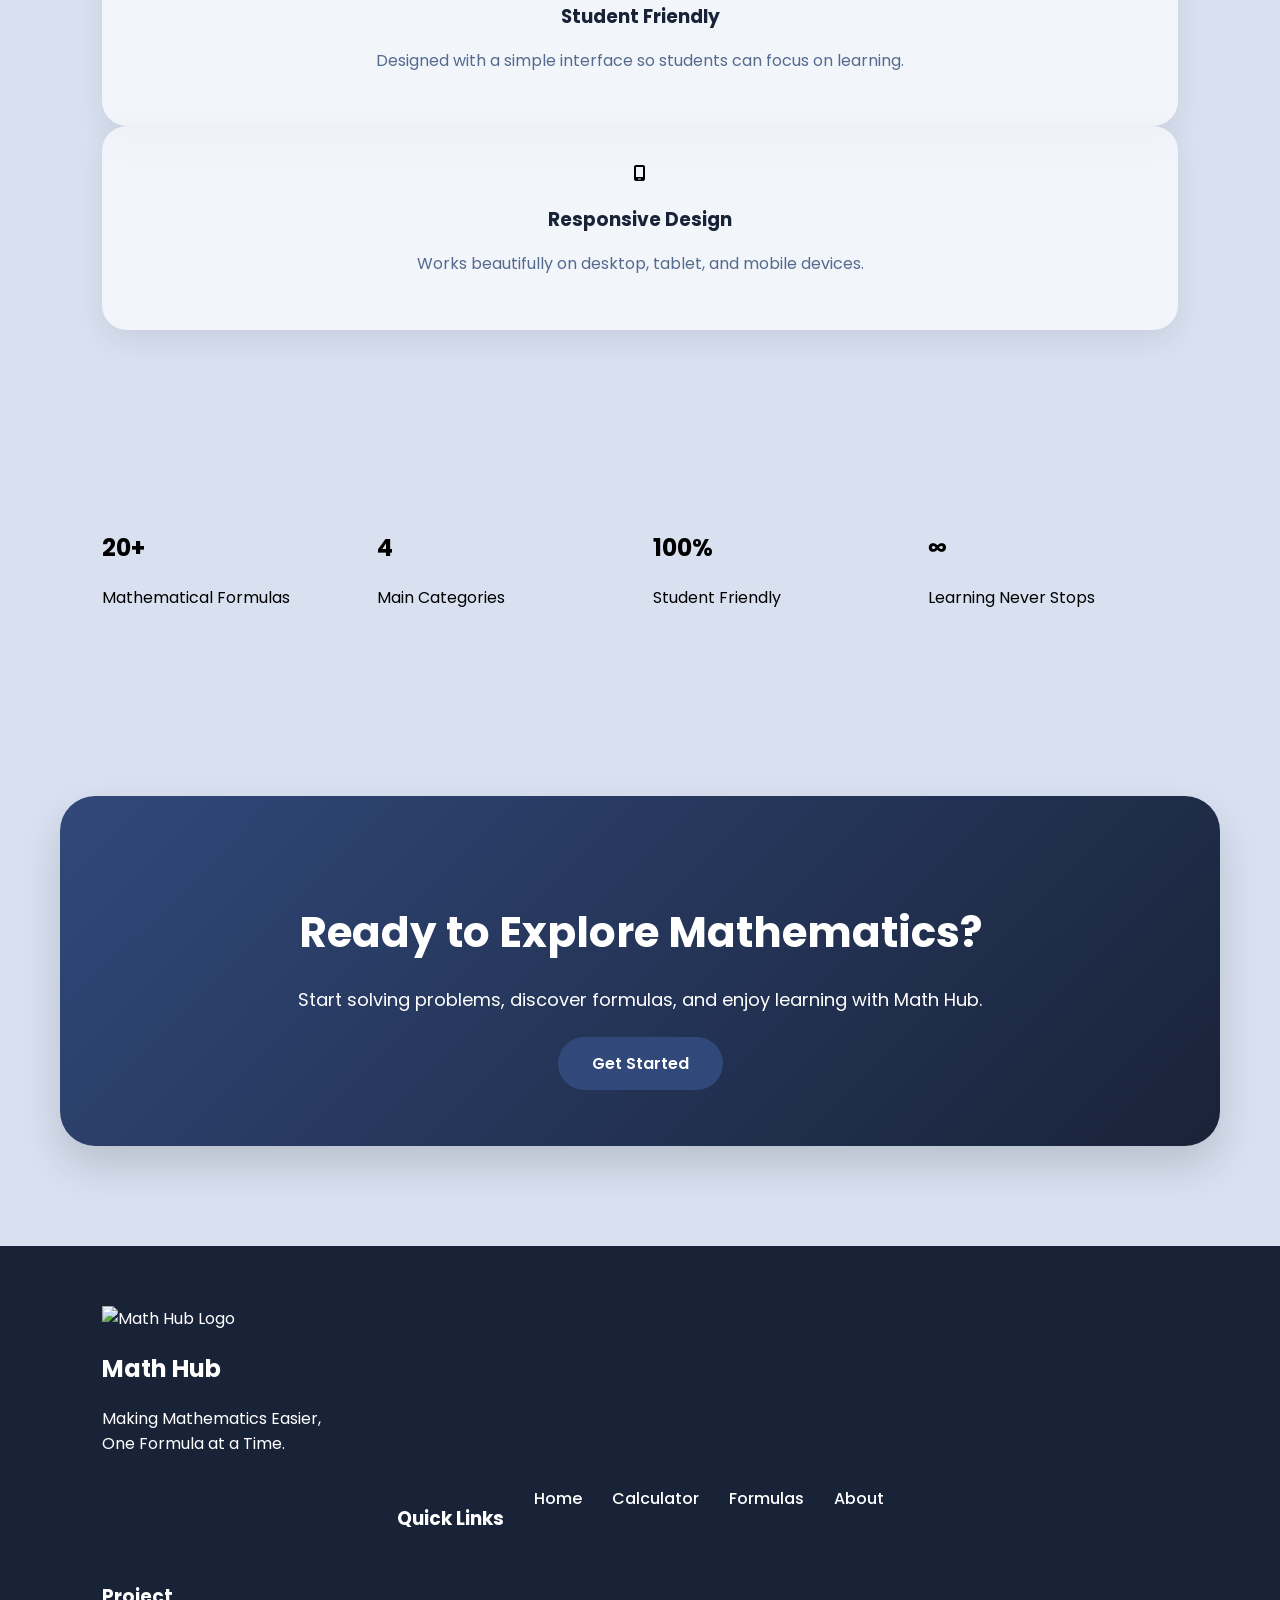
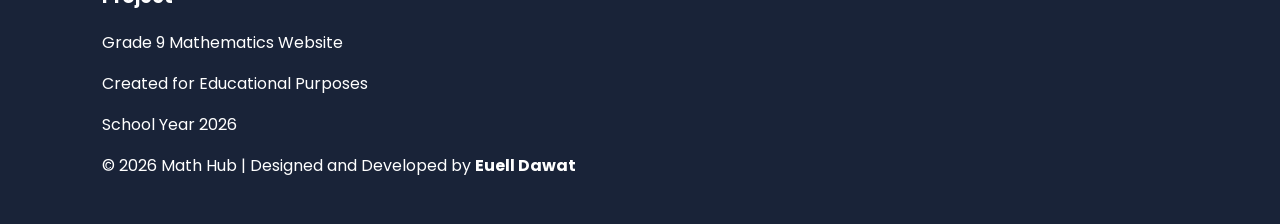
==== commit 2783ac51: "Update index.html" ====
--- a/index.html
+++ b/index.html
@@ -231,8 +231,61 @@
     </a>
 
 </section>
+<!--==================== FOOTER ====================-->
+
+<footer>
+
+    <div class="footer-container">
+
+        <div class="footer-brand">
+
+            <img src="img/logo.png" alt="Math Hub Logo">
+
+            <h2>Math Hub</h2>
+
+            <p>
+                Making Mathematics Easier,<br>
+                One Formula at a Time.
+            </p>
+
+        </div>
+
+        <div class="footer-links">
+
+            <h3>Quick Links</h3>
+
+            <a href="index.html">Home</a>
+            <a href="calculator.html">Calculator</a>
+            <a href="formulas.html">Formulas</a>
+            <a href="about.html">About</a>
+
+        </div>
+
+        <div class="footer-contact">
+
+            <h3>Project</h3>
+
+            <p>Grade 9 Mathematics Website</p>
+
+            <p>Created for Educational Purposes</p>
+
+            <p>School Year 2026</p>
+
+        </div>
+
+    </div>
+
+    <div class="footer-bottom">
+
+        <p>
+            © 2026 Math Hub | Designed and Developed by <strong>Euell Dawat</strong>
+        </p>
+
+    </div>
+
+</footer>
+
 <script src="script.js"></script>
 
 </body>
-
 </html>
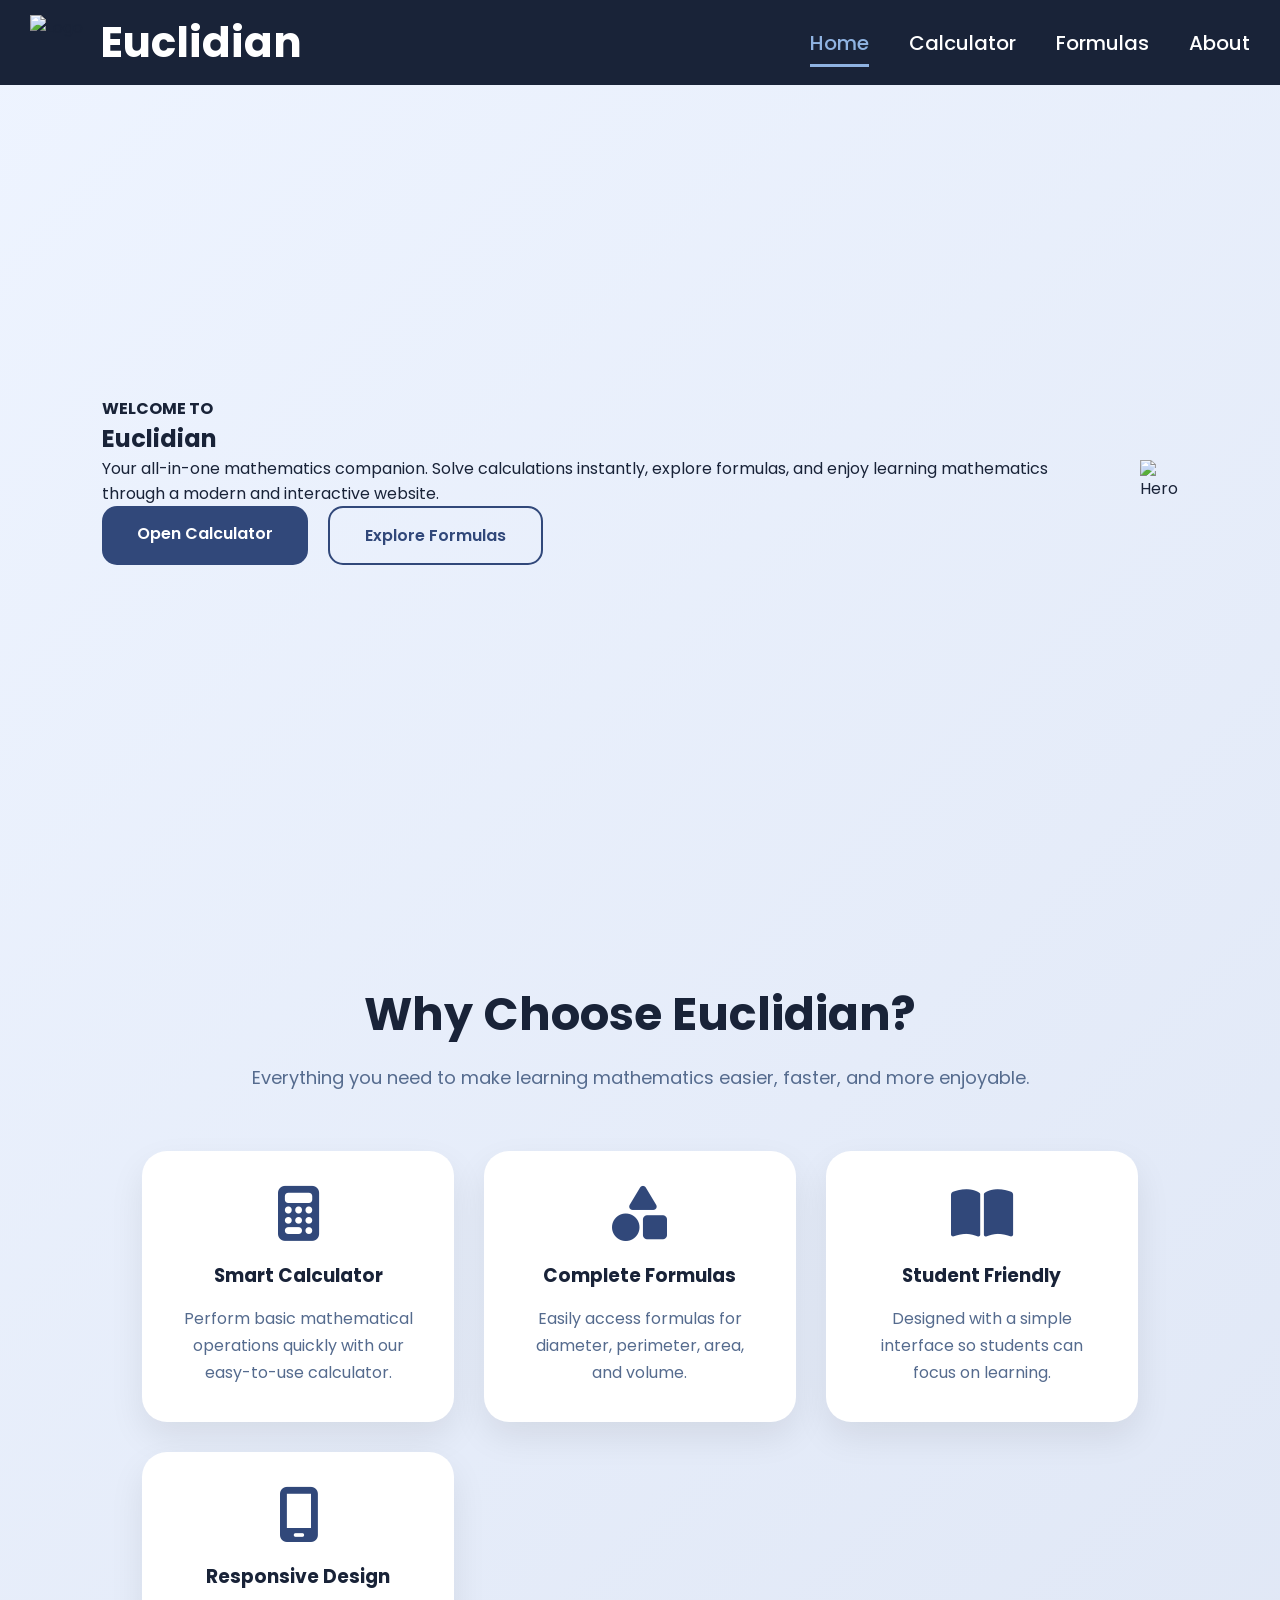
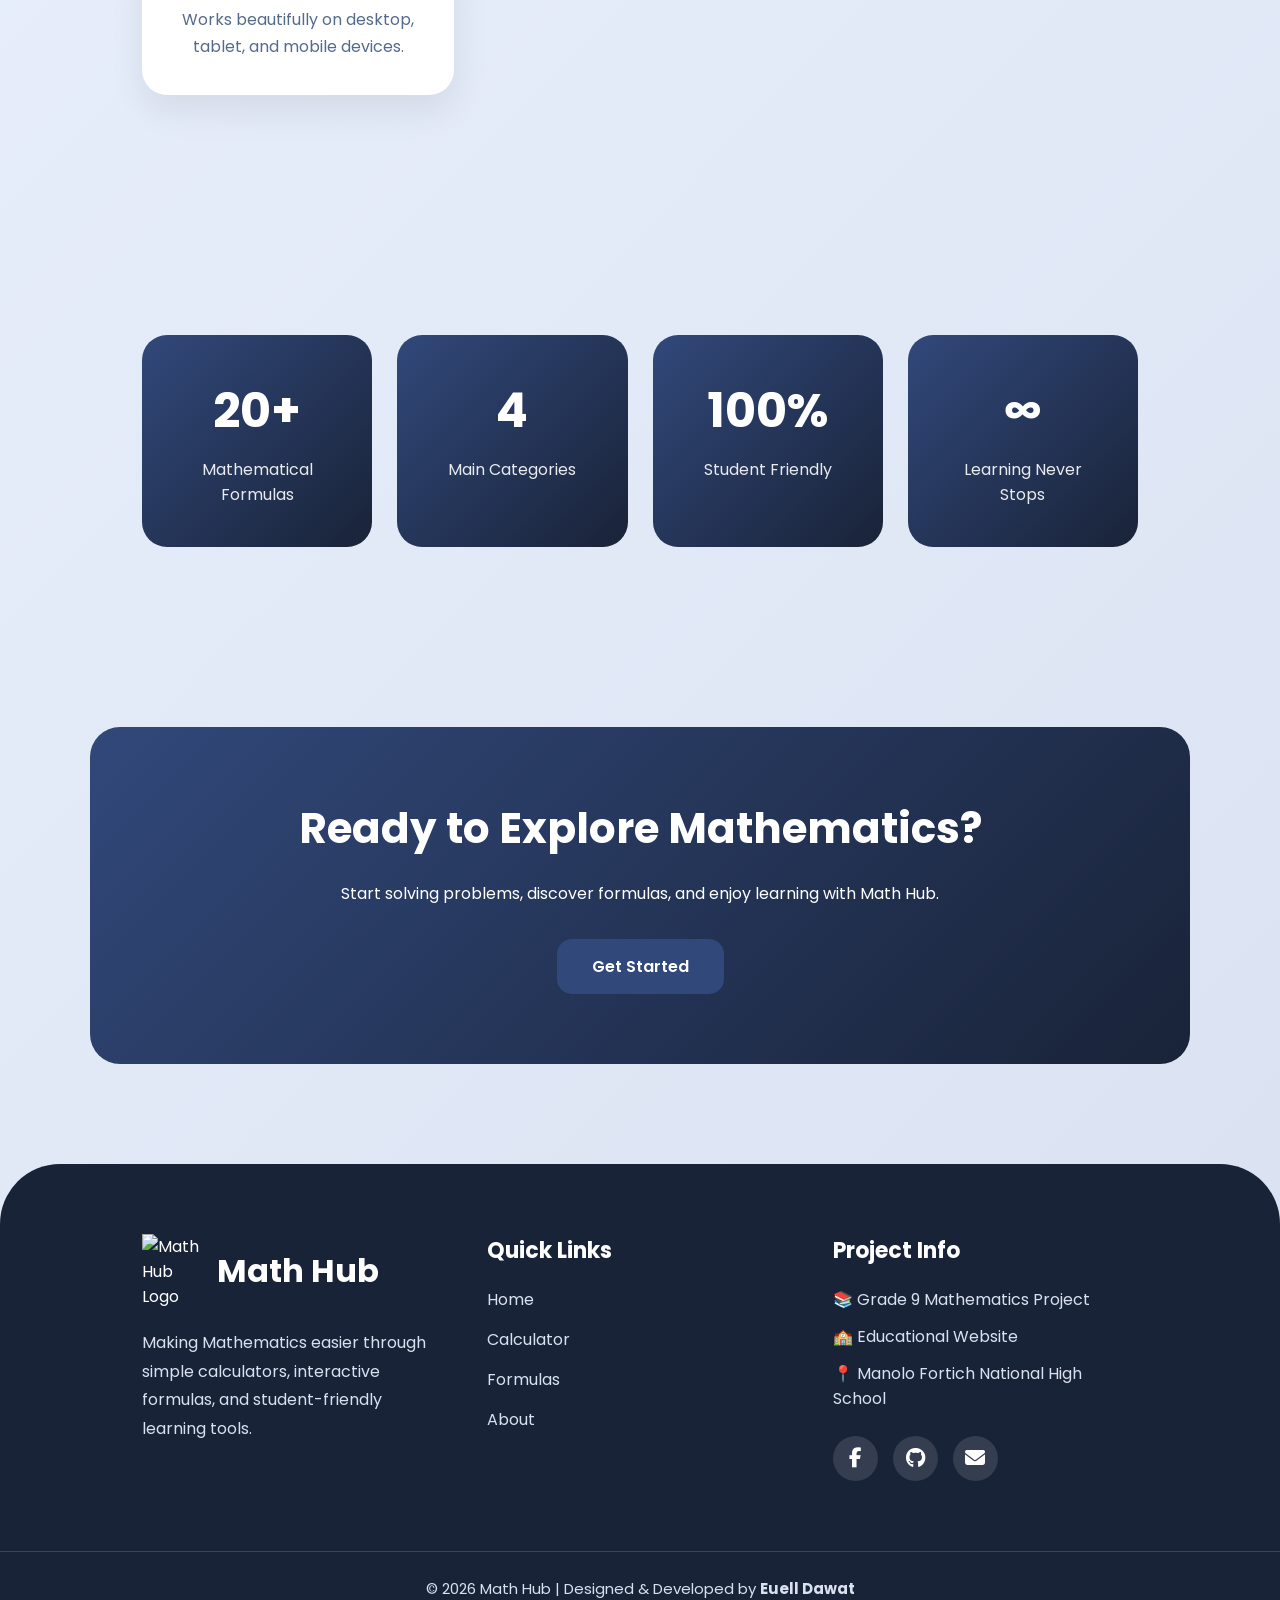
==== commit 941baac1: "Update index.html" ====
--- a/index.html
+++ b/index.html
@@ -7,7 +7,7 @@
 
     <meta name="viewport" content="width=device-width, initial-scale=1.0">
 
-    <title>Math Hub | Home</title>
+    <title> Euclidian| Home</title>
 
     <link rel="stylesheet" href="style.css">
 
@@ -36,7 +36,7 @@
 
             <img src="img/logo.png" alt="Logo">
 
-            <h2>Math Hub</h2>
+            <h2>Euclidian</h2>
 
         </div>
 
@@ -64,7 +64,7 @@
 
         <h4>WELCOME TO</h4>
 
-        <h1>Math <span>Hub</span></h1>
+        <h1> Euclidian <span></span></h1>
 
         <p>
 
@@ -110,7 +110,7 @@
 
     <div class="section-heading">
 
-        <h2>Why Choose Math Hub?</h2>
+        <h2>Why Choose Euclidian?</h2>
 
         <p>
             Everything you need to make learning mathematics easier,
@@ -231,21 +231,28 @@
     </a>
 
 </section>
+    
 <!--==================== FOOTER ====================-->
 
 <footer>
 
     <div class="footer-container">
 
-        <div class="footer-brand">
-
-            <img src="img/logo.png" alt="Math Hub Logo">
-
-            <h2>Math Hub</h2>
-
-            <p>
-                Making Mathematics Easier,<br>
-                One Formula at a Time.
+        <div class="footer-about">
+
+            <div class="footer-logo">
+
+                <img src="img/logo.png" alt="Math Hub Logo">
+
+                <h2>Math Hub</h2>
+
+            </div>
+
+            <p>
+
+                Making Mathematics easier through simple calculators,
+                interactive formulas, and student-friendly learning tools.
+
             </p>
 
         </div>
@@ -254,22 +261,39 @@
 
             <h3>Quick Links</h3>
 
-            <a href="index.html">Home</a>
-            <a href="calculator.html">Calculator</a>
-            <a href="formulas.html">Formulas</a>
-            <a href="about.html">About</a>
+            <ul>
+
+                <li><a href="index.html">Home</a></li>
+
+                <li><a href="calculator.html">Calculator</a></li>
+
+                <li><a href="formulas.html">Formulas</a></li>
+
+                <li><a href="about.html">About</a></li>
+
+            </ul>
 
         </div>
 
         <div class="footer-contact">
 
-            <h3>Project</h3>
-
-            <p>Grade 9 Mathematics Website</p>
-
-            <p>Created for Educational Purposes</p>
-
-            <p>School Year 2026</p>
+            <h3>Project Info</h3>
+
+            <p>📚 Grade 9 Mathematics Project</p>
+
+            <p>🏫 Educational Website</p>
+
+            <p>📍 Manolo Fortich National High School</p>
+
+            <div class="footer-social">
+
+                <a href="#"><i class="fab fa-facebook-f"></i></a>
+
+                <a href="#"><i class="fab fa-github"></i></a>
+
+                <a href="#"><i class="fas fa-envelope"></i></a>
+
+            </div>
 
         </div>
 
@@ -277,9 +301,9 @@
 
     <div class="footer-bottom">
 
-        <p>
-            © 2026 Math Hub | Designed and Developed by <strong>Euell Dawat</strong>
-        </p>
+        © 2026 Math Hub | Designed & Developed by <strong>Euell Dawat</strong>
+
+
 
     </div>
 
@@ -287,5 +311,6 @@
 
 <script src="script.js"></script>
 
+</footer>
 </body>
 </html>
--- a/style.css
+++ b/style.css
@@ -1,924 +1,1800 @@
-/*========================================
-            HOME PAGE
-========================================*/
+/*==================================================
+                    GOOGLE FONT
+==================================================*/
+
+@import url('https://fonts.googleapis.com/css2?family=Poppins:wght@300;400;500;600;700;800&display=swap');
+
+/*==================================================
+                    RESET
+==================================================*/
+
+*{
+    margin:0;
+    padding:0;
+    box-sizing:border-box;
+}
+
+html{
+    scroll-behavior:smooth;
+}
 
 body{
 
-    margin:0;
-
     font-family:'Poppins',sans-serif;
 
-    background:#D9E1F1;
+    background:linear-gradient(135deg,#EEF4FF,#D9E1F1);
+
+    color:#192338;
 
     overflow-x:hidden;
 
 }
 
-/*================ NAVIGATION ================*/
+/*==================================================
+                    VARIABLES
+==================================================*/
+
+:root{
+
+    --primary:#31487A;
+    --secondary:#192338;
+    --accent:#8FB3E2;
+
+    --white:#FFFFFF;
+
+    --light:#EEF4FF;
+
+    --gray:#556B8E;
+
+}
+
+/*==================================================
+                DEFAULT ELEMENTS
+==================================================*/
+
+img{
+
+    max-width:100%;
+
+    display:block;
+
+}
+
+a{
+
+    text-decoration:none;
+
+}
+
+ul{
+
+    list-style:none;
+
+}
+
+section{
+
+    padding:80px 8%;
+
+}
+
+/*==================================================
+                    NAVBAR
+==================================================*/
 
 header{
 
+    position:fixed;
+
+    top:0;
+
+    left:0;
+
     width:100%;
 
-    position:fixed;
-
-    top:0;
+    z-index:9999;
+
+    background:var(--secondary);
+
+}
+
+.navbar{
+
+    max-width:1300px;
+
+    height:85px;
+
+    margin:auto;
+
+    display:flex;
+
+    justify-content:space-between;
+
+    align-items:center;
+
+    padding:0 30px;
+
+}
+
+/*==================================================
+                    LOGO
+==================================================*/
+
+.logo{
+
+    display:flex;
+
+    align-items:center;
+
+    gap:15px;
+
+}
+
+.logo img{
+
+    width:55px;
+
+    height:55px;
+
+    object-fit:contain;
+
+}
+
+.logo h2{
+
+    color:white;
+
+    font-size:42px;
+
+    font-weight:700;
+
+}
+
+/*==================================================
+                NAVIGATION LINKS
+==================================================*/
+
+.nav-links{
+
+    display:flex;
+
+    align-items:center;
+
+    gap:40px;
+
+}
+
+.nav-links a{
+
+    color:white;
+
+    font-size:20px;
+
+    font-weight:500;
+
+    transition:.3s;
+
+    position:relative;
+
+}
+
+.nav-links a:hover{
+
+    color:var(--accent);
+
+}
+
+.nav-links a.active{
+
+    color:var(--accent);
+
+}
+
+.nav-links a::after{
+
+    content:"";
+
+    position:absolute;
 
     left:0;
 
-    z-index:1000;
-
-    background:rgba(25,35,56,.92);
-
-    backdrop-filter:blur(10px);
-
-}
-
-nav{
-
-    width:90%;
+    bottom:-10px;
+
+    width:0;
+
+    height:3px;
+
+    background:var(--accent);
+
+    transition:.3s;
+
+}
+
+.nav-links a:hover::after,
+
+.nav-links a.active::after{
+
+    width:100%;
+
+}
+
+/*==================================================
+                COMMON BUTTON
+==================================================*/
+
+.btn-primary{
+
+    display:inline-block;
+
+    background:var(--primary);
+
+    color:white;
+
+    padding:15px 35px;
+
+    border-radius:15px;
+
+    font-weight:600;
+
+    transition:.3s;
+
+}
+
+.btn-primary:hover{
+
+    background:var(--secondary);
+
+    transform:translateY(-4px);
+
+}
+
+/*==================================================
+            PAGE TITLE (Reusable)
+==================================================*/
+
+.page-title{
+
+    padding-top:160px;
+
+    text-align:center;
+
+}
+
+.page-title h1{
+
+    font-size:56px;
+
+    color:var(--secondary);
+
+    margin-bottom:15px;
+
+}
+
+.page-title p{
+
+    color:var(--gray);
+
+    font-size:18px;
+
+}
+
+/*==================================================
+                RESPONSIVE NAVBAR
+==================================================*/
+
+@media(max-width:900px){
+
+.logo h2{
+
+    font-size:30px;
+
+}
+
+.nav-links{
+
+    gap:20px;
+
+}
+
+.nav-links a{
+
+    font-size:17px;
+
+}
+
+}
+
+@media(max-width:700px){
+
+.navbar{
+
+    flex-direction:column;
+
+    justify-content:center;
+
+    height:130px;
+
+    gap:15px;
+
+}
+
+header{
+
+    position:relative;
+
+}
+
+.page-title{
+
+    padding-top:60px;
+
+}
+
+}
+
+/*==================================================
+                    HERO SECTION
+==================================================*/
+
+.hero{
+
+    min-height:100vh;
+
+    display:flex;
+
+    align-items:center;
+
+    justify-content:space-between;
+
+    gap:60px;
+
+    padding:140px 8% 80px;
+
+}
+
+.hero-text{
+
+    flex:1;
+
+}
+
+.hero-text h4{
+
+    color:var(--primary);
+
+    font-size:18px;
+
+    letter-spacing:3px;
+
+    margin-bottom:15px;
+
+}
+
+.hero-text h1{
+
+    font-size:64px;
+
+    line-height:1.2;
+
+    color:var(--secondary);
+
+    margin-bottom:20px;
+
+}
+
+.hero-text p{
+
+    font-size:18px;
+
+    color:var(--gray);
+
+    line-height:1.8;
+
+    margin-bottom:35px;
+
+    max-width:600px;
+
+}
+
+.hero-buttons{
+
+    display:flex;
+
+    gap:20px;
+
+    flex-wrap:wrap;
+
+}
+
+.btn-secondary{
+
+    display:inline-block;
+
+    background:transparent;
+
+    border:2px solid var(--primary);
+
+    color:var(--primary);
+
+    padding:15px 35px;
+
+    border-radius:15px;
+
+    font-weight:600;
+
+    transition:.3s;
+
+}
+
+.btn-secondary:hover{
+
+    background:var(--primary);
+
+    color:white;
+
+}
+
+.hero-image{
+
+    flex:1;
+
+    display:flex;
+
+    justify-content:center;
+
+    align-items:center;
+
+}
+
+.hero-image img{
+
+    width:100%;
+
+    max-width:500px;
+
+    animation:float 4s ease-in-out infinite;
+
+}
+
+/*==================================================
+                FLOAT ANIMATION
+==================================================*/
+
+@keyframes float{
+
+    0%{
+
+        transform:translateY(0);
+
+    }
+
+    50%{
+
+        transform:translateY(-15px);
+
+    }
+
+    100%{
+
+        transform:translateY(0);
+
+    }
+
+}
+
+/*==================================================
+                FEATURES
+==================================================*/
+
+.features{
 
     max-width:1200px;
 
     margin:auto;
 
+}
+
+.section-heading{
+
+    text-align:center;
+
+    margin-bottom:60px;
+
+}
+
+.section-heading h2{
+
+    font-size:46px;
+
+    margin-bottom:15px;
+
+    color:var(--secondary);
+
+}
+
+.section-heading p{
+
+    color:var(--gray);
+
+    font-size:18px;
+
+}
+
+.feature-grid{
+
+    display:grid;
+
+    grid-template-columns:repeat(auto-fit,minmax(250px,1fr));
+
+    gap:30px;
+
+}
+
+.feature-card{
+
+    background:white;
+
+    border-radius:25px;
+
+    padding:35px;
+
+    text-align:center;
+
+    box-shadow:0 15px 35px rgba(0,0,0,.08);
+
+    transition:.35s;
+
+}
+
+.feature-card:hover{
+
+    transform:translateY(-10px);
+
+    box-shadow:0 20px 40px rgba(49,72,122,.18);
+
+}
+
+.feature-card i{
+
+    font-size:55px;
+
+    color:var(--primary);
+
+    margin-bottom:20px;
+
+}
+
+.feature-card h3{
+
+    margin-bottom:15px;
+
+    color:var(--secondary);
+
+}
+
+.feature-card p{
+
+    color:var(--gray);
+
+    line-height:1.7;
+
+}
+
+/*==================================================
+                STATISTICS
+==================================================*/
+
+.statistics{
+
+    max-width:1200px;
+
+    margin:80px auto;
+
+    display:grid;
+
+    grid-template-columns:repeat(auto-fit,minmax(220px,1fr));
+
+    gap:25px;
+
+}
+
+.stat-card{
+
+    background:linear-gradient(135deg,var(--primary),var(--secondary));
+
+    color:white;
+
+    border-radius:25px;
+
+    padding:40px;
+
+    text-align:center;
+
+    transition:.35s;
+
+}
+
+.stat-card:hover{
+
+    transform:translateY(-8px);
+
+}
+
+.stat-card h2{
+
+    font-size:48px;
+
+    margin-bottom:10px;
+
+}
+
+.stat-card p{
+
+    opacity:.9;
+
+}
+
+/*==================================================
+                CALL TO ACTION
+==================================================*/
+
+.cta{
+
+    max-width:1100px;
+
+    margin:100px auto;
+
+    text-align:center;
+
+    background:linear-gradient(135deg,var(--primary),var(--secondary));
+
+    color:white;
+
+    border-radius:30px;
+
+    padding:70px 40px;
+
+}
+
+.cta h2{
+
+    font-size:42px;
+
+    margin-bottom:20px;
+
+}
+
+.cta p{
+
+    max-width:700px;
+
+    margin:0 auto 30px;
+
+    line-height:1.8;
+
+}
+
+/*==================================================
+                RESPONSIVE HOME
+==================================================*/
+
+@media(max-width:900px){
+
+.hero{
+
+    flex-direction:column;
+
+    text-align:center;
+
+}
+
+.hero-text h1{
+
+    font-size:48px;
+
+}
+
+.hero-buttons{
+
+    justify-content:center;
+
+}
+
+.hero-image{
+
+    margin-top:30px;
+
+}
+
+}
+
+@media(max-width:600px){
+
+.hero-text h1{
+
+    font-size:38px;
+
+}
+
+.section-heading h2{
+
+    font-size:34px;
+
+}
+
+.cta h2{
+
+    font-size:32px;
+
+}
+
+}
+
+/*==================================================
+                CALCULATOR PAGE
+==================================================*/
+
+.calculator-hero{
+
+    text-align:center;
+
+    padding:150px 8% 50px;
+
+}
+
+.calculator-hero h4{
+
+    color:var(--primary);
+
+    letter-spacing:3px;
+
+    margin-bottom:10px;
+
+}
+
+.calculator-hero h1{
+
+    font-size:52px;
+
+    color:var(--secondary);
+
+    margin-bottom:15px;
+
+}
+
+.calculator-hero p{
+
+    color:var(--gray);
+
+    font-size:18px;
+
+}
+
+/*==================================================
+            CALCULATOR LAYOUT
+==================================================*/
+
+.calculator-section{
+
+    max-width:1200px;
+
+    margin:auto;
+
+    display:grid;
+
+    grid-template-columns:2fr 1fr;
+
+    gap:40px;
+
+    align-items:start;
+
+}
+
+/*==================================================
+            CALCULATOR CARD
+==================================================*/
+
+.calculator-card{
+
+    background:rgba(255,255,255,.9);
+
+    backdrop-filter:blur(15px);
+
+    border-radius:30px;
+
+    padding:30px;
+
+    box-shadow:0 15px 35px rgba(0,0,0,.08);
+
+}
+
+/*==================================================
+                DISPLAY
+==================================================*/
+
+#display{
+
+    width:100%;
+
+    height:85px;
+
+    border:none;
+
+    outline:none;
+
+    border-radius:20px;
+
+    background:var(--secondary);
+
+    color:white;
+
+    font-size:34px;
+
+    text-align:right;
+
+    padding:20px;
+
+    margin-bottom:25px;
+
+}
+
+/*==================================================
+            BUTTON GRID
+==================================================*/
+
+.calculator-buttons{
+
+    display:grid;
+
+    grid-template-columns:repeat(4,1fr);
+
+    gap:18px;
+
+}
+
+.calculator-buttons button{
+
+    border:none;
+
+    border-radius:18px;
+
+    padding:20px;
+
+    font-size:22px;
+
+    font-weight:600;
+
+    cursor:pointer;
+
+    background:var(--light);
+
+    color:var(--secondary);
+
+    transition:.3s;
+
+}
+
+.calculator-buttons button:hover{
+
+    transform:translateY(-5px);
+
+    background:#DCE7FF;
+
+}
+
+.calculator-buttons button:active{
+
+    transform:scale(.95);
+
+}
+
+/*==================================================
+            OPERATOR BUTTONS
+==================================================*/
+
+.operator{
+
+    background:var(--primary)!important;
+
+    color:white!important;
+
+}
+
+.operator:hover{
+
+    background:var(--secondary)!important;
+
+}
+
+/*==================================================
+                EQUAL BUTTON
+==================================================*/
+
+.equal{
+
+    background:var(--accent)!important;
+
+    color:var(--secondary)!important;
+
+    font-size:28px;
+
+}
+
+.equal:hover{
+
+    background:#75A3E8!important;
+
+}
+
+/*==================================================
+                TIPS CARD
+==================================================*/
+
+.tips-card{
+
+    background:white;
+
+    border-radius:30px;
+
+    padding:30px;
+
+    box-shadow:0 15px 35px rgba(0,0,0,.08);
+
+}
+
+.tips-card h2{
+
+    margin-bottom:20px;
+
+    color:var(--secondary);
+
+}
+
+.tips-card h2 i{
+
+    color:gold;
+
+    margin-right:8px;
+
+}
+
+.tips-card ul{
+
     display:flex;
 
-    justify-content:space-between;
+    flex-direction:column;
+
+    gap:15px;
+
+}
+
+.tips-card li{
+
+    color:var(--gray);
+
+    font-size:17px;
+
+}
+
+/*==================================================
+            CALCULATOR RESPONSIVE
+==================================================*/
+
+@media(max-width:900px){
+
+.calculator-section{
+
+    grid-template-columns:1fr;
+
+}
+
+}
+
+@media(max-width:600px){
+
+.calculator-hero h1{
+
+    font-size:38px;
+
+}
+
+#display{
+
+    font-size:28px;
+
+}
+
+.calculator-buttons button{
+
+    padding:15px;
+
+    font-size:18px;
+
+}
+
+}
+
+/*==================================================
+                FORMULAS PAGE
+==================================================*/
+
+.formula-hero{
+
+    text-align:center;
+
+    padding:150px 8% 60px;
+
+}
+
+.formula-hero h4{
+
+    color:var(--primary);
+
+    letter-spacing:3px;
+
+    margin-bottom:10px;
+
+}
+
+.formula-hero h1{
+
+    font-size:52px;
+
+    color:var(--secondary);
+
+    margin-bottom:15px;
+
+}
+
+.formula-hero p{
+
+    color:var(--gray);
+
+    font-size:18px;
+
+}
+
+/*==================================================
+            FORMULA GRID
+==================================================*/
+
+.formula-grid{
+
+    max-width:1200px;
+
+    margin:auto;
+
+    display:grid;
+
+    grid-template-columns:repeat(auto-fit,minmax(320px,1fr));
+
+    gap:30px;
+
+}
+
+/*==================================================
+            SECTION TITLES
+==================================================*/
+
+.formula-section-title{
+
+    grid-column:1/-1;
+
+    display:flex;
 
     align-items:center;
 
-    padding:18px 0;
-
-}
-
-.logo{
+    gap:15px;
+
+    padding:20px 30px;
+
+    border-radius:20px;
+
+    background:linear-gradient(135deg,var(--primary),var(--secondary));
+
+    color:white;
+
+    margin:20px 0;
+
+}
+
+.formula-section-title i{
+
+    font-size:32px;
+
+}
+
+.formula-section-title h2{
+
+    font-size:30px;
+
+}
+
+/*==================================================
+            FORMULA CARD
+==================================================*/
+
+.formula-card{
+
+    background:white;
+
+    border-radius:25px;
+
+    padding:30px;
+
+    text-align:center;
+
+    box-shadow:0 15px 35px rgba(0,0,0,.08);
+
+    transition:0.35s;
+
+}
+
+.formula-card:hover{
+
+    transform:translateY(-8px);
+
+    box-shadow:0 20px 45px rgba(49,72,122,.18);
+
+}
+
+/*==================================================
+            FORMULA ICON
+==================================================*/
+
+.formula-icon{
+
+    width:80px;
+
+    height:80px;
+
+    margin:auto auto 20px;
+
+    border-radius:50%;
+
+    background:linear-gradient(135deg,var(--primary),var(--secondary));
 
     display:flex;
 
+    justify-content:center;
+
     align-items:center;
 
-    gap:12px;
-
-}
-
-.logo img{
-
-    width:50px;
-
-}
-
-.logo h2{
-
     color:white;
 
-    font-size:28px;
-
-}
-
-nav ul{
+    font-size:34px;
+
+}
+
+.formula-card h2{
+
+    color:var(--secondary);
+
+    margin-bottom:10px;
+
+}
+
+.formula-card h3{
+
+    color:var(--primary);
+
+    margin-bottom:15px;
+
+    font-size:24px;
+
+}
+
+.formula-card p{
+
+    color:var(--gray);
+
+    margin-bottom:20px;
+
+    line-height:1.6;
+
+}
+
+/*==================================================
+                INPUTS
+==================================================*/
+
+.formula-card input{
+
+    width:100%;
+
+    padding:15px;
+
+    margin-bottom:15px;
+
+    border:2px solid #D9E1F1;
+
+    border-radius:15px;
+
+    outline:none;
+
+    font-size:16px;
+
+    transition:.3s;
+
+}
+
+.formula-card input:focus{
+
+    border-color:var(--primary);
+
+}
+
+/*==================================================
+                BUTTON
+==================================================*/
+
+.formula-card button{
+
+    width:100%;
+
+    border:none;
+
+    padding:15px;
+
+    border-radius:15px;
+
+    background:var(--primary);
+
+    color:white;
+
+    font-size:16px;
+
+    font-weight:600;
+
+    cursor:pointer;
+
+    transition:.3s;
+
+}
+
+.formula-card button:hover{
+
+    background:var(--secondary);
+
+    transform:translateY(-3px);
+
+}
+
+/*==================================================
+                RESULT
+==================================================*/
+
+.result{
+
+    margin-top:20px;
+
+    background:var(--light);
+
+    border-radius:15px;
+
+    padding:15px;
+
+    color:var(--secondary);
+
+    font-weight:600;
+
+    min-height:55px;
 
     display:flex;
 
-    list-style:none;
-
-    gap:35px;
-
-}
-
-nav ul li{
-
-    list-style:none;
-
-}
-
-nav ul li a{
+    justify-content:center;
+
+    align-items:center;
+
+}
+
+/*==================================================
+            RESPONSIVE
+==================================================*/
+
+@media(max-width:768px){
+
+.formula-grid{
+
+    grid-template-columns:1fr;
+
+}
+
+.formula-hero h1{
+
+    font-size:40px;
+
+}
+
+.formula-section-title{
+
+    justify-content:center;
+
+    text-align:center;
+
+}
+
+}
+/*==================================================
+                    ABOUT PAGE
+==================================================*/
+
+.about-hero{
+
+    text-align:center;
+
+    padding:150px 8% 80px;
+
+}
+
+.about-hero h4{
+
+    color:var(--primary);
+
+    letter-spacing:3px;
+
+    margin-bottom:10px;
+
+}
+
+.about-hero h1{
+
+    font-size:54px;
+
+    color:var(--secondary);
+
+    margin-bottom:15px;
+
+}
+
+.about-hero p{
+
+    max-width:700px;
+
+    margin:auto;
+
+    color:var(--gray);
+
+    line-height:1.8;
+
+    font-size:18px;
+
+}
+
+/*==================================================
+                DEVELOPER CARD
+==================================================*/
+
+.developer-card{
+
+    max-width:1100px;
+
+    margin:0 auto 80px;
+
+    display:flex;
+
+    align-items:center;
+
+    gap:40px;
+
+    background:white;
+
+    border-radius:30px;
+
+    padding:40px;
+
+    box-shadow:0 15px 35px rgba(0,0,0,.08);
+
+}
+
+.developer-image{
+
+    flex:1;
+
+    display:flex;
+
+    justify-content:center;
+
+}
+
+.developer-image img{
+
+    width:220px;
+
+    height:220px;
+
+    border-radius:50%;
+
+    object-fit:cover;
+
+    border:8px solid var(--accent);
+
+}
+
+.developer-info{
+
+    flex:2;
+
+}
+
+.developer-info h2{
+
+    font-size:36px;
+
+    color:var(--secondary);
+
+    margin-bottom:10px;
+
+}
+
+.developer-info h4{
+
+    color:var(--primary);
+
+    margin-bottom:20px;
+
+}
+
+.developer-info p{
+
+    color:var(--gray);
+
+    line-height:1.8;
+
+}
+
+/*==================================================
+                MISSION & VISION
+==================================================*/
+
+.about-grid{
+
+    max-width:1100px;
+
+    margin:auto;
+
+    display:grid;
+
+    grid-template-columns:repeat(2,1fr);
+
+    gap:30px;
+
+}
+
+.about-card{
+
+    background:white;
+
+    border-radius:25px;
+
+    padding:35px;
+
+    text-align:center;
+
+    box-shadow:0 15px 35px rgba(0,0,0,.08);
+
+    transition:.35s;
+
+}
+
+.about-card:hover{
+
+    transform:translateY(-8px);
+
+}
+
+.about-card i{
+
+    font-size:50px;
+
+    color:var(--primary);
+
+    margin-bottom:20px;
+
+}
+
+.about-card h3{
+
+    margin-bottom:15px;
+
+    color:var(--secondary);
+
+}
+
+.about-card p{
+
+    color:var(--gray);
+
+    line-height:1.7;
+
+}
+
+/*==================================================
+                PROJECT SECTION
+==================================================*/
+
+.project-section{
+
+    max-width:1100px;
+
+    margin:80px auto;
+
+    background:white;
+
+    border-radius:30px;
+
+    padding:50px;
+
+    box-shadow:0 15px 35px rgba(0,0,0,.08);
+
+}
+
+.project-section h2{
+
+    text-align:center;
+
+    margin-bottom:25px;
+
+    color:var(--secondary);
+
+}
+
+.project-section p{
+
+    text-align:center;
+
+    color:var(--gray);
+
+    line-height:1.9;
+
+}
+
+/*==================================================
+                REFLECTION
+==================================================*/
+
+.reflection{
+
+    max-width:1100px;
+
+    margin:80px auto;
+
+    background:linear-gradient(135deg,var(--primary),var(--secondary));
 
     color:white;
 
-    text-decoration:none;
-
-    font-weight:500;
+    border-radius:30px;
+
+    padding:50px;
+
+}
+
+.reflection h2{
+
+    text-align:center;
+
+    margin-bottom:25px;
+
+}
+
+.reflection p{
+
+    text-align:center;
+
+    line-height:2;
+
+    font-size:17px;
+
+}
+
+/*==================================================
+                RESPONSIVE
+==================================================*/
+
+@media(max-width:900px){
+
+.developer-card{
+
+    flex-direction:column;
+
+    text-align:center;
+
+}
+
+.about-grid{
+
+    grid-template-columns:1fr;
+
+}
+
+}
+
+@media(max-width:600px){
+
+.about-hero h1{
+
+    font-size:40px;
+
+}
+
+.developer-image img{
+
+    width:180px;
+
+    height:180px;
+
+}
+
+.project-section,
+
+.reflection{
+
+    padding:30px;
+
+}
+
+}
+/*==================================================
+                    FOOTER
+==================================================*/
+
+footer{
+
+    background:var(--secondary);
+
+    color:white;
+
+    margin-top:100px;
+
+    border-radius:60px 60px 0 0;
+
+}
+
+.footer-container{
+
+    max-width:1200px;
+
+    margin:auto;
+
+    padding:70px 8%;
+
+    display:grid;
+
+    grid-template-columns:repeat(auto-fit,minmax(250px,1fr));
+
+    gap:40px;
+
+}
+
+.footer-logo{
+
+    display:flex;
+
+    align-items:center;
+
+    gap:15px;
+
+    margin-bottom:20px;
+
+}
+
+.footer-logo img{
+
+    width:60px;
+
+}
+
+.footer-logo h2{
+
+    font-size:32px;
+
+}
+
+.footer-about p{
+
+    color:#d9e1f1;
+
+    line-height:1.8;
+
+}
+
+.footer-links h3,
+.footer-contact h3{
+
+    margin-bottom:20px;
+
+    font-size:22px;
+
+}
+
+.footer-links ul{
+
+    display:flex;
+
+    flex-direction:column;
+
+    gap:15px;
+
+}
+
+.footer-links a{
+
+    color:#d9e1f1;
 
     transition:.3s;
 
 }
 
-nav ul li a:hover{
-
-    color:#8FB3E2;
-
-}
-
-.active{
-
-    color:#8FB3E2 !important;
-
-}
-
-/*================ FLOATING SYMBOLS ================*/
-
-.floating-symbols{
-
-    position:fixed;
-
-    width:100%;
-
-    height:100%;
-
-    top:0;
-
-    left:0;
-
-    pointer-events:none;
-
-    overflow:hidden;
-
-    z-index:0;
-
-}
-
-.floating-symbols span{
-
-    position:absolute;
-
-    font-size:70px;
-
-    color:rgba(25,35,56,.08);
-
-    font-weight:bold;
-
-    animation:floatMath 12s ease-in-out infinite;
-
-}
-
-.floating-symbols span:nth-child(1){
-
-    left:8%;
-
-    top:15%;
-
-}
-
-.floating-symbols span:nth-child(2){
-
-    right:12%;
-
-    top:18%;
-
-    animation-duration:14s;
-
-}
-
-.floating-symbols span:nth-child(3){
-
-    left:18%;
-
-    bottom:15%;
-
-    animation-duration:16s;
-
-}
-
-.floating-symbols span:nth-child(4){
-
-    right:18%;
-
-    bottom:18%;
-
-}
-
-.floating-symbols span:nth-child(5){
-
-    left:45%;
-
-    top:45%;
-
-}
-
-.floating-symbols span:nth-child(6){
-
-    left:70%;
-
-    top:65%;
-
-}
-
-@keyframes floatMath{
-
-0%{
-
-transform:translateY(0px);
-
-}
-
-50%{
-
-transform:translateY(-25px);
-
-}
-
-100%{
-
-transform:translateY(0px);
-
-}
-
-}
-
-/*================ HERO SECTION ================*/
-
-.hero{
-
-    width:90%;
-
-    max-width:1200px;
-
-    margin:auto;
-
-    min-height:100vh;
+.footer-links a:hover{
+
+    color:var(--accent);
+
+    padding-left:8px;
+
+}
+
+.footer-contact p{
+
+    margin:12px 0;
+
+    color:#d9e1f1;
+
+}
+
+.footer-social{
 
     display:flex;
 
+    gap:15px;
+
+    margin-top:25px;
+
+}
+
+.footer-social a{
+
+    width:45px;
+
+    height:45px;
+
+    border-radius:50%;
+
+    background:rgba(255,255,255,.12);
+
+    display:flex;
+
+    justify-content:center;
+
     align-items:center;
 
-    justify-content:space-between;
-
-    gap:60px;
-
-    position:relative;
-
-    z-index:2;
-
-}
-
-.hero-text{
-
-    flex:1;
-
-}
-
-.hero-subtitle{
-
-    color:#31487A;
-
-    font-weight:600;
-
-    letter-spacing:2px;
-
-    margin-bottom:15px;
-
-}
-
-.hero h1{
-
-    font-size:72px;
-
-    color:#192338;
-
-    margin-bottom:20px;
-
-    line-height:1.2;
-
-}
-
-.hero h1 span{
-
-    color:#31487A;
-
-}
-
-.hero-description{
-
-    color:#556B8E;
-
-    line-height:2;
-
-    font-size:18px;
-
-    margin-bottom:35px;
-
-}
-
-.hero-buttons{
-
-    display:flex;
-
-    gap:20px;
-
-}
-
-/*================ BUTTONS ================*/
-
-.btn-primary{
-
-    background:#31487A;
-
     color:white;
 
-    padding:15px 34px;
-
-    border-radius:50px;
-
-    text-decoration:none;
-
-    transition:.35s;
-
-    font-weight:600;
-
-}
-
-.btn-primary:hover{
-
-    background:#192338;
+    font-size:20px;
+
+    transition:.3s;
+
+}
+
+.footer-social a:hover{
+
+    background:var(--accent);
+
+    color:var(--secondary);
 
     transform:translateY(-5px);
 
-    box-shadow:0 15px 30px rgba(49,72,122,.35);
-
-}
-
-.btn-secondary{
-
-    border:2px solid #31487A;
-
-    color:#31487A;
-
-    padding:15px 34px;
-
-    border-radius:50px;
-
-    text-decoration:none;
-
-    transition:.35s;
-
-    font-weight:600;
-
-}
-
-.btn-secondary:hover{
-
-    background:#31487A;
-
-    color:white;
-
-    transform:translateY(-5px);
-
-}
-
-/*================ HERO IMAGE ================*/
-
-.hero-image{
-
-    flex:1;
-
-    display:flex;
-
-    justify-content:center;
-
-}
-
-.hero-image img{
-
-    width:100%;
-
-    max-width:500px;
-
-    animation:floatImage 5s ease-in-out infinite;
-
-}
-
-@keyframes floatImage{
-
-0%{
-
-transform:translateY(0);
-
-}
-
-50%{
-
-transform:translateY(-20px);
-
-}
-
-100%{
-
-transform:translateY(0);
-
-}
-
-}
-/*========================================
-        FEATURES SECTION
-========================================*/
-
-.features{
-
-    padding:100px 8%;
+}
+
+.footer-bottom{
+
+    border-top:1px solid rgba(255,255,255,.15);
 
     text-align:center;
 
-    position:relative;
-
-    z-index:2;
-
-}
-
-.section-title h2{
-
-    font-size:48px;
-
-    color:#192338;
-
-    margin-bottom:10px;
-
-}
-
-.section-title p{
-
-    color:#556B8E;
-
-    margin-bottom:60px;
-
-    font-size:18px;
-
-}
-
-.feature-container{
-
-    display:grid;
-
-    grid-template-columns:repeat(auto-fit,minmax(250px,1fr));
-
-    gap:30px;
-
-}
-
-.feature-card{
-
-    background:rgba(255,255,255,.65);
-
-    backdrop-filter:blur(12px);
-
-    border-radius:25px;
-
-    padding:35px;
-
-    transition:.35s;
-
-    box-shadow:0 10px 30px rgba(0,0,0,.08);
-
-}
-
-.feature-card:hover{
-
-    transform:translateY(-12px);
-
-    box-shadow:0 20px 40px rgba(49,72,122,.25);
-
-}
-
-.feature-icon{
-
-    font-size:55px;
-
-    margin-bottom:20px;
-
-}
-
-.feature-card h3{
-
-    color:#192338;
-
-    margin-bottom:15px;
-
-}
-
-.feature-card p{
-
-    color:#556B8E;
-
-    line-height:1.8;
-
-}
-
-/*========================================
-        STATISTICS
-========================================*/
-
-.statistics{
-
-    padding:80px 8%;
-
-    display:grid;
-
-    grid-template-columns:repeat(auto-fit,minmax(220px,1fr));
-
-    gap:25px;
-
-}
-
-.stat-box{
-
-    background:#31487A;
-
-    color:white;
-
-    border-radius:25px;
-
-    padding:40px;
-
-    text-align:center;
-
-    transition:.35s;
-
-}
-
-.stat-box:hover{
-
-    transform:translateY(-10px);
-
-    background:#192338;
-
-}
-
-.stat-box h2{
-
-    font-size:50px;
-
-    margin-bottom:10px;
-
-}
-
-.stat-box p{
-
-    font-size:18px;
-
-}
-
-/*========================================
-        CALL TO ACTION
-========================================*/
-
-.cta{
-
-    margin:90px auto;
-
-    width:90%;
-
-    max-width:1100px;
-
-    background:linear-gradient(135deg,#31487A,#192338);
-
-    border-radius:35px;
-
-    padding:70px 30px;
-
-    text-align:center;
-
-    color:white;
-
-    box-shadow:0 20px 40px rgba(0,0,0,.15);
-
-}
-
-.cta h2{
-
-    font-size:42px;
-
-    margin-bottom:20px;
-
-}
-
-.cta p{
-
-    max-width:700px;
-
-    margin:0 auto 35px;
-
-    line-height:1.8;
-
-    font-size:18px;
-
-}
-
-/*========================================
-            FOOTER
-========================================*/
-
-footer{
-
-    background:#192338;
-
-    color:white;
-
-    padding:60px 8% 30px;
-
-    margin-top:100px;
-
-}
-
-.footer-content{
-
-    max-width:1200px;
-
-    margin:auto;
-
-    text-align:center;
-
-}
-
-.footer-content h2{
-
-    font-size:36px;
-
-    margin-bottom:10px;
-
-}
-
-.footer-content p{
+    padding:25px;
 
     color:#d9e1f1;
 
-    margin:15px 0;
-
-}
-
-.footer-links{
-
-    margin:30px 0;
-
-    display:flex;
-
-    justify-content:center;
-
-    gap:30px;
-
-    flex-wrap:wrap;
-
-}
-
-.footer-links a{
-
-    color:white;
-
-    text-decoration:none;
-
-    transition:.3s;
-
-    font-weight:500;
-
-}
-
-.footer-links a:hover{
-
-    color:#8FB3E2;
-
-}
-
-.copyright{
-
-    margin-top:30px;
-
-    border-top:1px solid rgba(255,255,255,.2);
-
-    padding-top:20px;
-
     font-size:15px;
 
 }
-
-/*========================================
-        RESPONSIVE
-========================================*/
-
-@media(max-width:900px){
-
-.hero{
-
-    flex-direction:column;
-
-    text-align:center;
-
-    padding-top:150px;
-
-}
-
-.hero h1{
-
-    font-size:52px;
-
-}
-
-.hero-buttons{
-
-    justify-content:center;
-
-    flex-wrap:wrap;
-
-}
-
-.hero-image{
-
-    margin-top:40px;
-
-}
-
-.section-title h2{
-
-    font-size:38px;
-
-}
-
-.cta h2{
-
-    font-size:32px;
-
-}
-
-}
-
-@media(max-width:600px){
-
-nav{
-
-    flex-direction:column;
-
-    gap:20px;
-
-}
-
-nav ul{
-
-    gap:18px;
-
-    flex-wrap:wrap;
-
-    justify-content:center;
-
-}
-
-.hero h1{
-
-    font-size:38px;
-
-}
-
-.hero-description{
-
-    font-size:16px;
-
-}
-
-.btn-primary,
-
-.btn-secondary{
-
-    width:100%;
-
-    text-align:center;
-
-}
-
-.hero-buttons{
-
-    flex-direction:column;
-
-}
-
-.section-title h2{
-
-    font-size:30px;
-
-}
-
-.cta{
-
-    padding:50px 20px;
-
-}
-
-.cta h2{
-
-    font-size:26px;
-
-}
-
-}
-/*========================================
-        BACK TO TOP BUTTON
-========================================*/
-
-#topBtn{
-
-    display:none;
-
-    position:fixed;
-
-    bottom:30px;
-
-    right:30px;
-
-    width:60px;
-
-    height:60px;
-
-    border:none;
-
-    border-radius:50%;
-
-    background:linear-gradient(135deg,#31487A,#192338);
-
-    color:white;
-
-    font-size:26px;
-
-    cursor:pointer;
-
-    box-shadow:0 10px 25px rgba(0,0,0,.25);
-
-    transition:.35s;
-
-    z-index:999;
-
-}
-
-#topBtn:hover{
-
-    transform:translateY(-6px) scale(1.08);
-
-    background:linear-gradient(135deg,#192338,#31487A);
-
-}
-
-/*========================================
-        CUSTOM BLUE CURSOR
-========================================*/
-
-body{
-
-    cursor:none;
-
-}
-
-.cursor{
-
-    position:fixed;
-
-    width:16px;
-
-    height:16px;
-
-    border-radius:50%;
-
-    background:#31487A;
-
-    pointer-events:none;
-
-    transform:translate(-50%,-50%);
-
-    z-index:99999;
-
-    transition:transform .15s ease;
-
-    box-shadow:
-        0 0 10px #31487A,
-        0 0 25px #8FB3E2,
-        0 0 40px #8FB3E2;
-
-}
-
-.cursor-outline{
-
-    position:fixed;
-
-    width:42px;
-
-    height:42px;
-
-    border:2px solid #31487A;
-
-    border-radius:50%;
-
-    pointer-events:none;
-
-    transform:translate(-50%,-50%);
-
-    z-index:99998;
-
-    transition:
-        width .25s,
-        height .25s,
-        border-color .25s;
-
-}
-
-/* Hover Effect */
-
-a:hover ~ .cursor,
-button:hover ~ .cursor{
-
-    transform:translate(-50%,-50%) scale(1.5);
-
-}
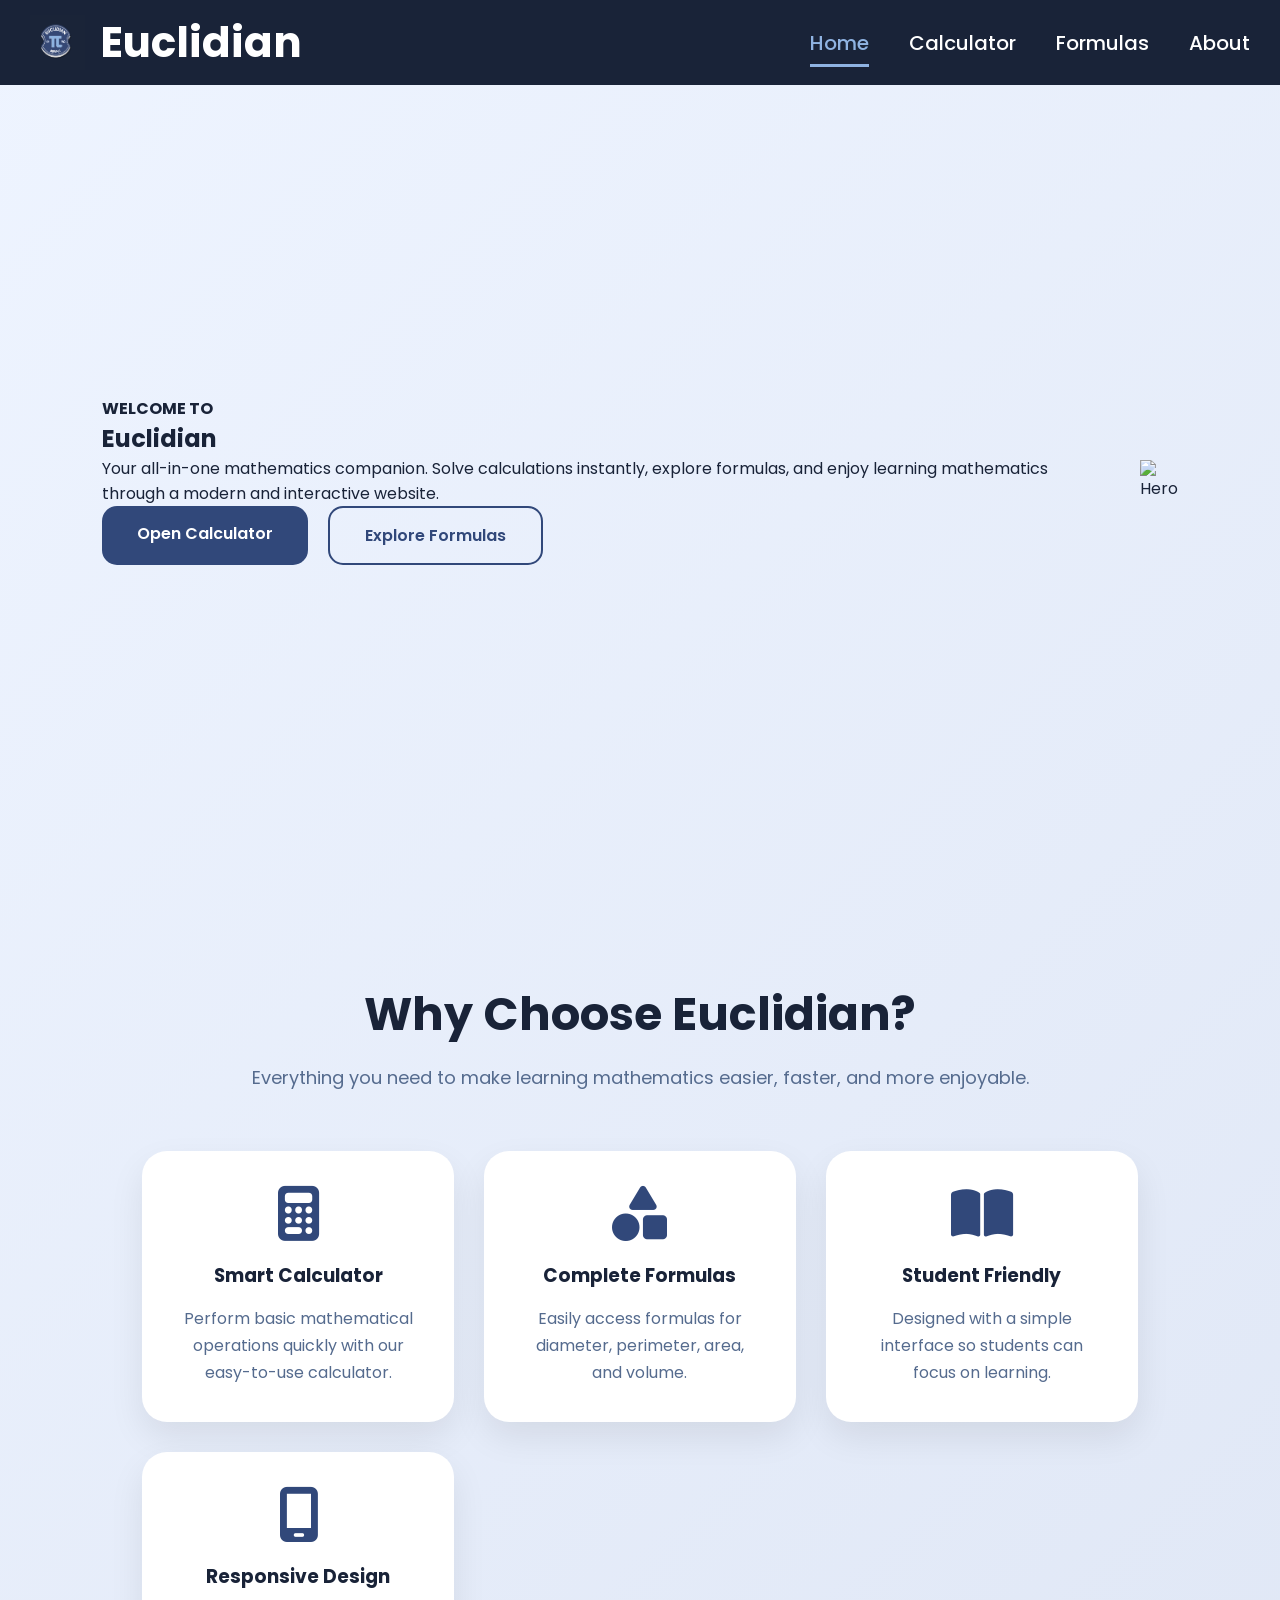
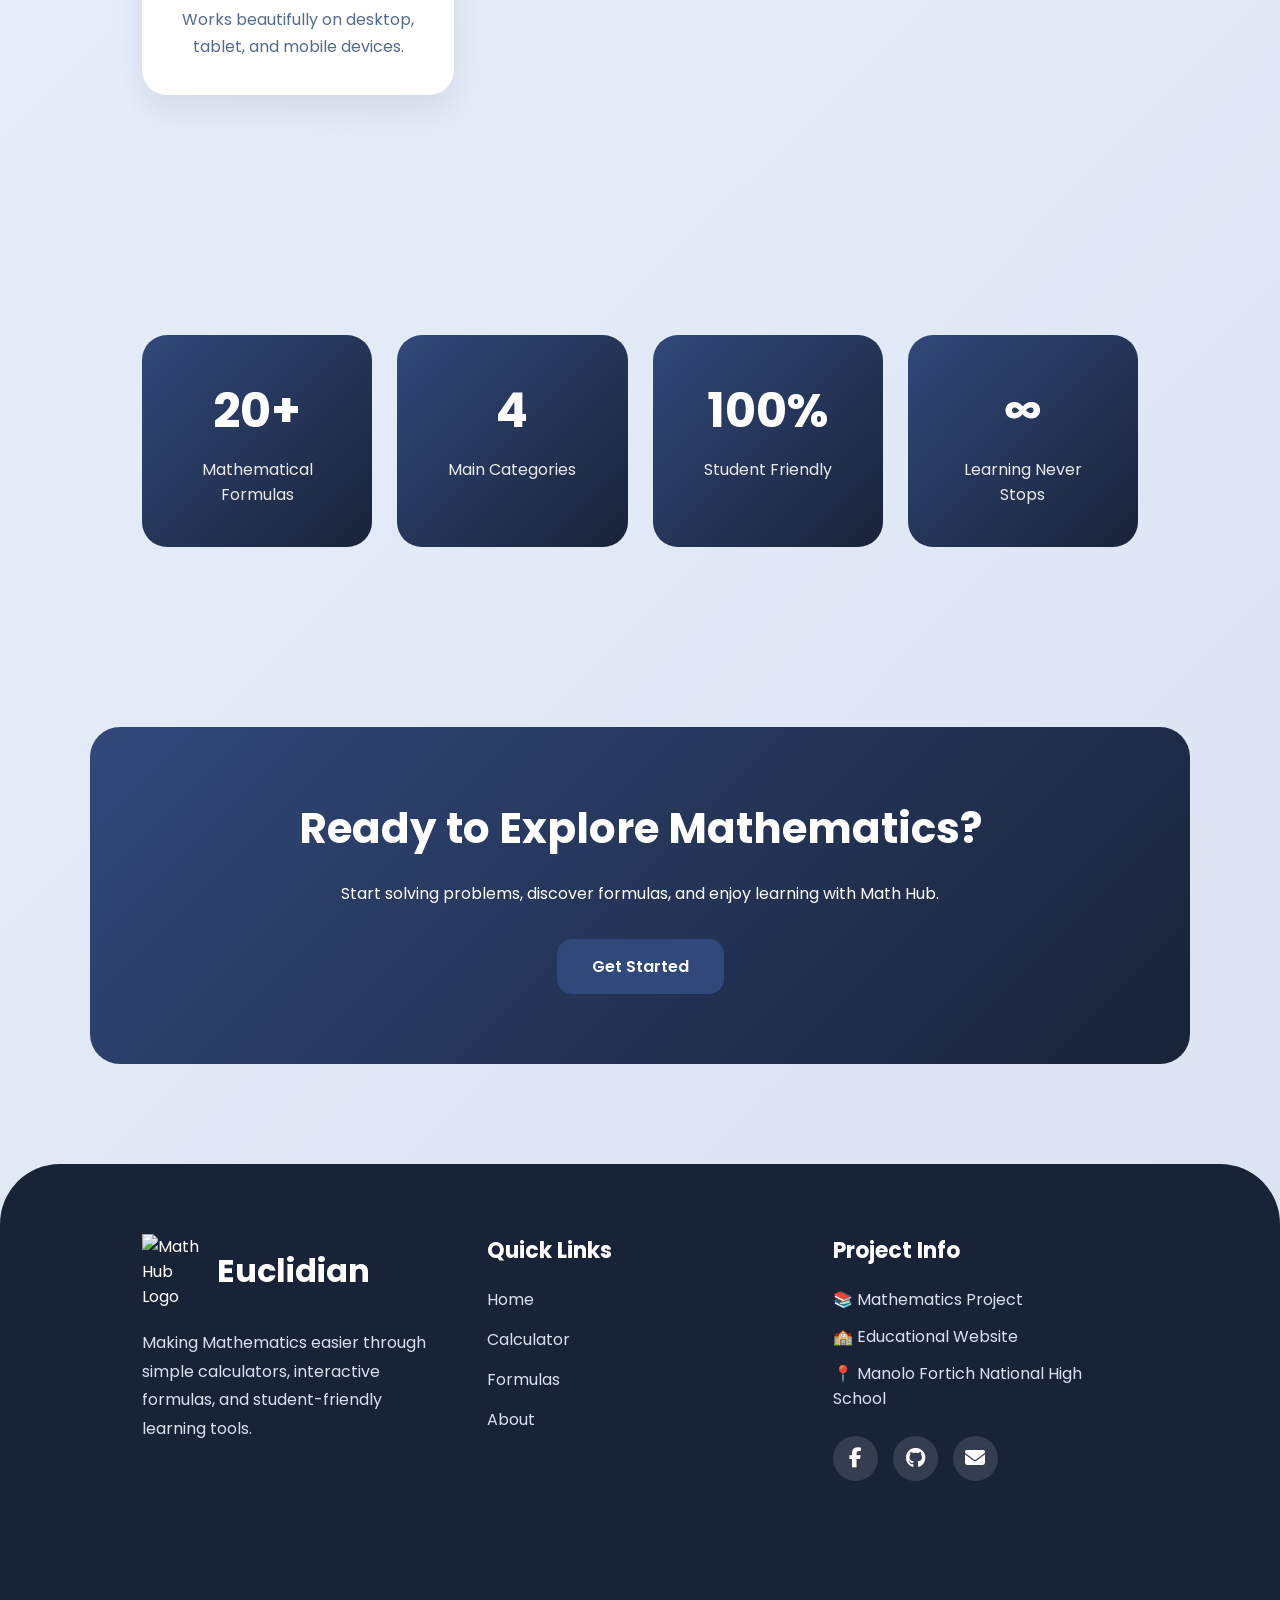
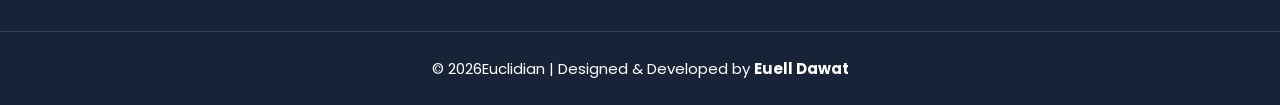
==== commit db407567: "Update index.html" ====
--- a/index.html
+++ b/index.html
@@ -34,7 +34,7 @@
 
         <div class="logo">
 
-            <img src="img/logo.png" alt="Logo">
+            <img src="maze.jpg" alt="Logo">
 
             <h2>Euclidian</h2>
 
@@ -242,9 +242,9 @@
 
             <div class="footer-logo">
 
-                <img src="img/logo.png" alt="Math Hub Logo">
-
-                <h2>Math Hub</h2>
+                <img src="maaze.jpg" alt="Math Hub Logo">
+
+                <h2>Euclidian</h2>
 
             </div>
 
@@ -279,7 +279,7 @@
 
             <h3>Project Info</h3>
 
-            <p>📚 Grade 9 Mathematics Project</p>
+            <p>📚 Mathematics Project</p>
 
             <p>🏫 Educational Website</p>
 
@@ -301,7 +301,7 @@
 
     <div class="footer-bottom">
 
-        © 2026 Math Hub | Designed & Developed by <strong>Euell Dawat</strong>
+        © 2026Euclidian | Designed & Developed by <strong>Euell Dawat</strong>
 
 
 
--- a/style.css
+++ b/style.css
@@ -1013,304 +1013,355 @@
 }
 
 }
-
-/*==================================================
-                FORMULAS PAGE
+/*==================================================
+            FORMULA CALCULATOR HUB
 ==================================================*/
 
 .formula-hero{
 
-    text-align:center;
-
-    padding:150px 8% 60px;
+    padding:160px 8% 70px;
+
+    text-align:center;
 
 }
 
 .formula-hero h4{
 
-    color:var(--primary);
+    color:#4F7DF3;
 
     letter-spacing:3px;
 
+    font-weight:600;
+
     margin-bottom:10px;
 
 }
 
 .formula-hero h1{
 
-    font-size:52px;
-
-    color:var(--secondary);
+    font-size:58px;
+
+    color:#1E293B;
+
+    margin-bottom:20px;
+
+}
+
+.formula-hero p{
+
+    max-width:700px;
+
+    margin:auto;
+
+    color:#64748B;
+
+    line-height:1.8;
+
+    font-size:18px;
+
+}
+
+/*========================================*/
+
+.formula-container{
+
+    width:90%;
+
+    max-width:1300px;
+
+    margin:80px auto;
+
+}
+
+/*========================================*/
+
+.formula-heading{
+
+    display:flex;
+
+    align-items:center;
+
+    gap:18px;
+
+    background:linear-gradient(135deg,#4F7DF3,#1E40AF);
+
+    color:white;
+
+    padding:20px 30px;
+
+    border-radius:18px;
+
+    margin-bottom:35px;
+
+    box-shadow:0 12px 30px rgba(0,0,0,.15);
+
+}
+
+.formula-heading i{
+
+    font-size:30px;
+
+}
+
+.formula-heading h2{
+
+    font-size:32px;
+
+}
+
+/*========================================*/
+
+.formula-grid{
+
+    display:grid;
+
+    grid-template-columns:repeat(auto-fit,minmax(320px,1fr));
+
+    gap:30px;
+
+}
+
+/*========================================*/
+
+.formula-card{
+
+    background:white;
+
+    border-radius:25px;
+
+    padding:35px;
+
+    text-align:center;
+
+    box-shadow:0 10px 30px rgba(0,0,0,.08);
+
+    transition:.35s;
+
+    position:relative;
+
+    overflow:hidden;
+
+}
+
+.formula-card:hover{
+
+    transform:translateY(-10px);
+
+    box-shadow:0 18px 40px rgba(79,125,243,.25);
+
+}
+
+/*========================================*/
+
+.formula-card::before{
+
+    content:"";
+
+    position:absolute;
+
+    top:0;
+
+    left:0;
+
+    width:100%;
+
+    height:6px;
+
+    background:linear-gradient(90deg,#4F7DF3,#38BDF8);
+
+}
+
+/*========================================*/
+
+.formula-icon{
+
+    width:90px;
+
+    height:90px;
+
+    margin:auto;
+
+    margin-bottom:20px;
+
+    border-radius:50%;
+
+    display:flex;
+
+    justify-content:center;
+
+    align-items:center;
+
+    background:linear-gradient(135deg,#4F7DF3,#2563EB);
+
+    color:white;
+
+    font-size:38px;
+
+}
+
+.formula-card h3{
+
+    color:#1E293B;
+
+    margin-bottom:10px;
+
+    font-size:28px;
+
+}
+
+.formula-card p{
+
+    color:#64748B;
+
+    margin-bottom:20px;
+
+    font-size:17px;
+
+}
+
+/*========================================*/
+
+.formula-card input{
+
+    width:100%;
+
+    padding:15px;
+
+    border:2px solid #D8E3F8;
+
+    border-radius:15px;
 
     margin-bottom:15px;
 
-}
-
-.formula-hero p{
-
-    color:var(--gray);
-
-    font-size:18px;
-
-}
-
-/*==================================================
-            FORMULA GRID
-==================================================*/
+    outline:none;
+
+    font-size:16px;
+
+    transition:.3s;
+
+}
+
+.formula-card input:focus{
+
+    border-color:#4F7DF3;
+
+    box-shadow:0 0 0 4px rgba(79,125,243,.15);
+
+}
+
+/*========================================*/
+
+.formula-card button{
+
+    width:100%;
+
+    padding:15px;
+
+    border:none;
+
+    border-radius:15px;
+
+    background:linear-gradient(135deg,#4F7DF3,#2563EB);
+
+    color:white;
+
+    font-size:17px;
+
+    font-weight:600;
+
+    cursor:pointer;
+
+    transition:.3s;
+
+}
+
+.formula-card button:hover{
+
+    transform:translateY(-3px);
+
+    box-shadow:0 10px 25px rgba(79,125,243,.35);
+
+}
+
+/*========================================*/
+
+.result{
+
+    margin-top:20px;
+
+    background:#F8FAFC;
+
+    border-radius:15px;
+
+    padding:16px;
+
+    min-height:55px;
+
+    display:flex;
+
+    justify-content:center;
+
+    align-items:center;
+
+    color:#1E293B;
+
+    font-weight:600;
+
+}
+
+/*========================================*/
+
+@media(max-width:900px){
+
+.formula-hero h1{
+
+    font-size:45px;
+
+}
+
+}
+
+@media(max-width:768px){
 
 .formula-grid{
 
-    max-width:1200px;
-
-    margin:auto;
-
-    display:grid;
-
-    grid-template-columns:repeat(auto-fit,minmax(320px,1fr));
-
-    gap:30px;
-
-}
-
-/*==================================================
-            SECTION TITLES
-==================================================*/
-
-.formula-section-title{
-
-    grid-column:1/-1;
-
-    display:flex;
-
-    align-items:center;
-
-    gap:15px;
-
-    padding:20px 30px;
-
-    border-radius:20px;
-
-    background:linear-gradient(135deg,var(--primary),var(--secondary));
-
-    color:white;
-
-    margin:20px 0;
-
-}
-
-.formula-section-title i{
-
-    font-size:32px;
-
-}
-
-.formula-section-title h2{
-
-    font-size:30px;
-
-}
-
-/*==================================================
-            FORMULA CARD
-==================================================*/
+    grid-template-columns:1fr;
+
+}
+
+.formula-heading{
+
+    justify-content:center;
+
+    text-align:center;
+
+}
+
+}
+
+@media(max-width:500px){
+
+.formula-hero{
+
+    padding-top:140px;
+
+}
+
+.formula-hero h1{
+
+    font-size:35px;
+
+}
 
 .formula-card{
 
-    background:white;
-
-    border-radius:25px;
-
-    padding:30px;
-
-    text-align:center;
-
-    box-shadow:0 15px 35px rgba(0,0,0,.08);
-
-    transition:0.35s;
-
-}
-
-.formula-card:hover{
-
-    transform:translateY(-8px);
-
-    box-shadow:0 20px 45px rgba(49,72,122,.18);
-
-}
-
-/*==================================================
-            FORMULA ICON
-==================================================*/
-
-.formula-icon{
-
-    width:80px;
-
-    height:80px;
-
-    margin:auto auto 20px;
-
-    border-radius:50%;
-
-    background:linear-gradient(135deg,var(--primary),var(--secondary));
-
-    display:flex;
-
-    justify-content:center;
-
-    align-items:center;
-
-    color:white;
-
-    font-size:34px;
-
-}
-
-.formula-card h2{
-
-    color:var(--secondary);
-
-    margin-bottom:10px;
-
-}
-
-.formula-card h3{
-
-    color:var(--primary);
-
-    margin-bottom:15px;
-
-    font-size:24px;
-
-}
-
-.formula-card p{
-
-    color:var(--gray);
-
-    margin-bottom:20px;
-
-    line-height:1.6;
-
-}
-
-/*==================================================
-                INPUTS
-==================================================*/
-
-.formula-card input{
-
-    width:100%;
-
-    padding:15px;
-
-    margin-bottom:15px;
-
-    border:2px solid #D9E1F1;
-
-    border-radius:15px;
-
-    outline:none;
-
-    font-size:16px;
-
-    transition:.3s;
-
-}
-
-.formula-card input:focus{
-
-    border-color:var(--primary);
-
-}
-
-/*==================================================
-                BUTTON
-==================================================*/
-
-.formula-card button{
-
-    width:100%;
-
-    border:none;
-
-    padding:15px;
-
-    border-radius:15px;
-
-    background:var(--primary);
-
-    color:white;
-
-    font-size:16px;
-
-    font-weight:600;
-
-    cursor:pointer;
-
-    transition:.3s;
-
-}
-
-.formula-card button:hover{
-
-    background:var(--secondary);
-
-    transform:translateY(-3px);
-
-}
-
-/*==================================================
-                RESULT
-==================================================*/
-
-.result{
-
-    margin-top:20px;
-
-    background:var(--light);
-
-    border-radius:15px;
-
-    padding:15px;
-
-    color:var(--secondary);
-
-    font-weight:600;
-
-    min-height:55px;
-
-    display:flex;
-
-    justify-content:center;
-
-    align-items:center;
-
-}
-
-/*==================================================
-            RESPONSIVE
-==================================================*/
-
-@media(max-width:768px){
-
-.formula-grid{
-
-    grid-template-columns:1fr;
-
-}
-
-.formula-hero h1{
-
-    font-size:40px;
-
-}
-
-.formula-section-title{
-
-    justify-content:center;
-
-    text-align:center;
+    padding:25px;
+
+}
+
+.formula-heading h2{
+
+    font-size:26px;
 
 }
 
@@ -1798,3 +1849,270 @@
     font-size:15px;
 
 }
+
+/*=========================================
+                ABOUT PAGE
+=========================================*/
+
+.about-hero{
+
+    padding:170px 8% 80px;
+
+    text-align:center;
+
+}
+
+.about-hero h4{
+
+    color:#31487A;
+
+    letter-spacing:3px;
+
+    margin-bottom:10px;
+
+}
+
+.about-hero h1{
+
+    font-size:52px;
+
+    color:#192338;
+
+    margin-bottom:20px;
+
+}
+
+.about-hero p{
+
+    max-width:750px;
+
+    margin:auto;
+
+    color:#556B8E;
+
+    line-height:1.8;
+
+}
+
+/* Developer */
+
+.developer-section{
+
+    width:90%;
+
+    max-width:1200px;
+
+    margin:0 auto 80px;
+
+}
+
+.developer-card{
+
+    background:white;
+
+    border-radius:30px;
+
+    padding:40px;
+
+    display:flex;
+
+    gap:40px;
+
+    align-items:center;
+
+    box-shadow:0 15px 35px rgba(0,0,0,.08);
+
+}
+
+.developer-image img{
+
+    width:220px;
+
+    height:220px;
+
+    object-fit:cover;
+
+    border-radius:50%;
+
+    border:8px solid #8FB3E2;
+
+}
+
+.developer-info{
+
+    flex:1;
+
+}
+
+.developer-info h2{
+
+    font-size:38px;
+
+    color:#192338;
+
+}
+
+.developer-info h4{
+
+    color:#31487A;
+
+    margin:15px 0;
+
+}
+
+.developer-info p{
+
+    color:#556B8E;
+
+    line-height:1.8;
+
+}
+
+/* Mission Vision */
+
+.mission-vision{
+
+    width:90%;
+
+    max-width:1200px;
+
+    margin:auto;
+
+    display:grid;
+
+    grid-template-columns:repeat(auto-fit,minmax(320px,1fr));
+
+    gap:30px;
+
+}
+
+.info-card{
+
+    background:white;
+
+    border-radius:25px;
+
+    padding:35px;
+
+    text-align:center;
+
+    box-shadow:0 15px 35px rgba(0,0,0,.08);
+
+    transition:.35s;
+
+}
+
+.info-card:hover{
+
+    transform:translateY(-10px);
+
+}
+
+.info-card i{
+
+    font-size:50px;
+
+    color:#31487A;
+
+    margin-bottom:20px;
+
+}
+
+.info-card h2{
+
+    margin-bottom:15px;
+
+}
+
+.info-card p{
+
+    color:#556B8E;
+
+    line-height:1.7;
+
+}
+
+/* Project */
+
+.project-section,
+.reflection-section{
+
+    width:90%;
+
+    max-width:1100px;
+
+    margin:80px auto;
+
+    background:white;
+
+    padding:50px;
+
+    border-radius:30px;
+
+    box-shadow:0 15px 35px rgba(0,0,0,.08);
+
+    text-align:center;
+
+}
+
+.project-section h2,
+.reflection-section h2{
+
+    color:#192338;
+
+    margin-bottom:20px;
+
+}
+
+.project-section p,
+.reflection-section p{
+
+    color:#556B8E;
+
+    line-height:1.9;
+
+}
+
+/* Footer */
+
+.footer-bottom{
+
+    background:#192338;
+
+    color:white;
+
+    text-align:center;
+
+    padding:25px;
+
+    margin-top:80px;
+
+}
+
+/* Responsive */
+
+@media(max-width:900px){
+
+.developer-card{
+
+    flex-direction:column;
+
+    text-align:center;
+
+}
+
+.developer-image img{
+
+    width:180px;
+
+    height:180px;
+
+}
+
+.about-hero h1{
+
+    font-size:40px;
+
+}
+
+}
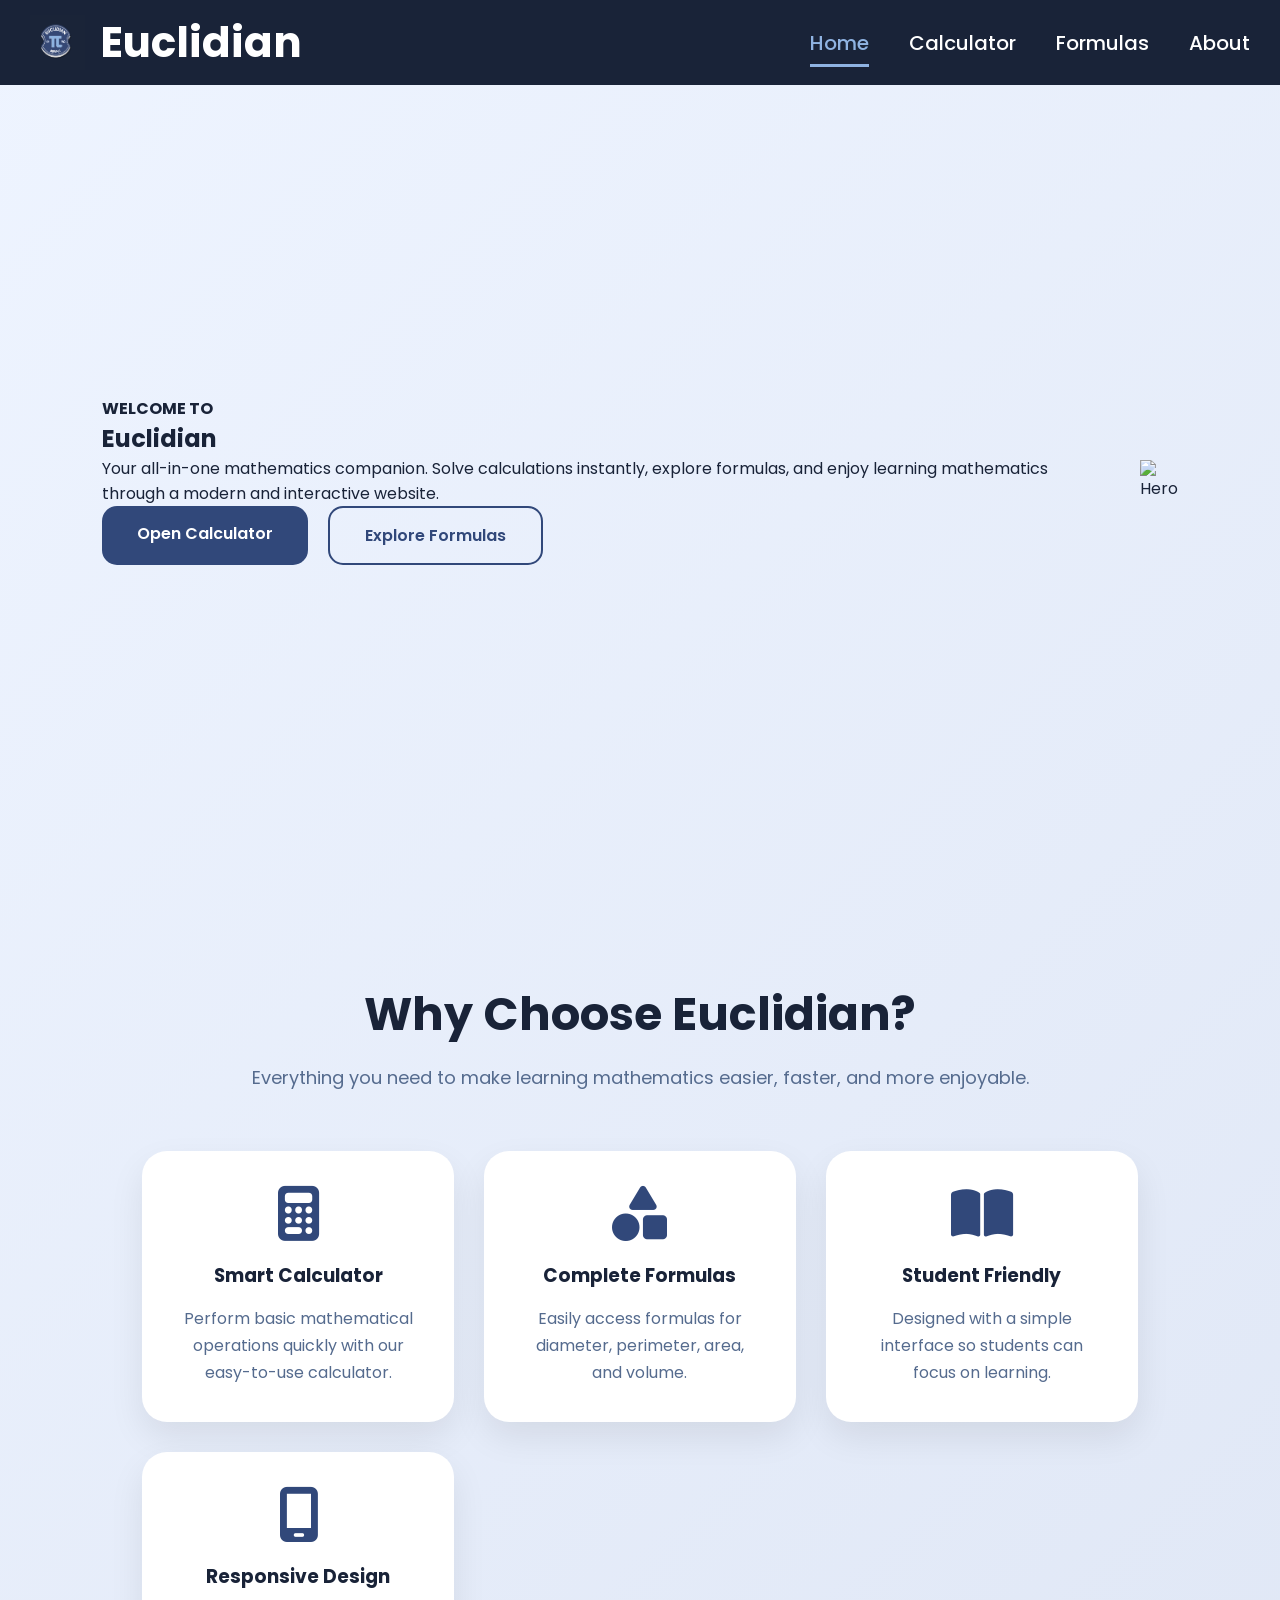
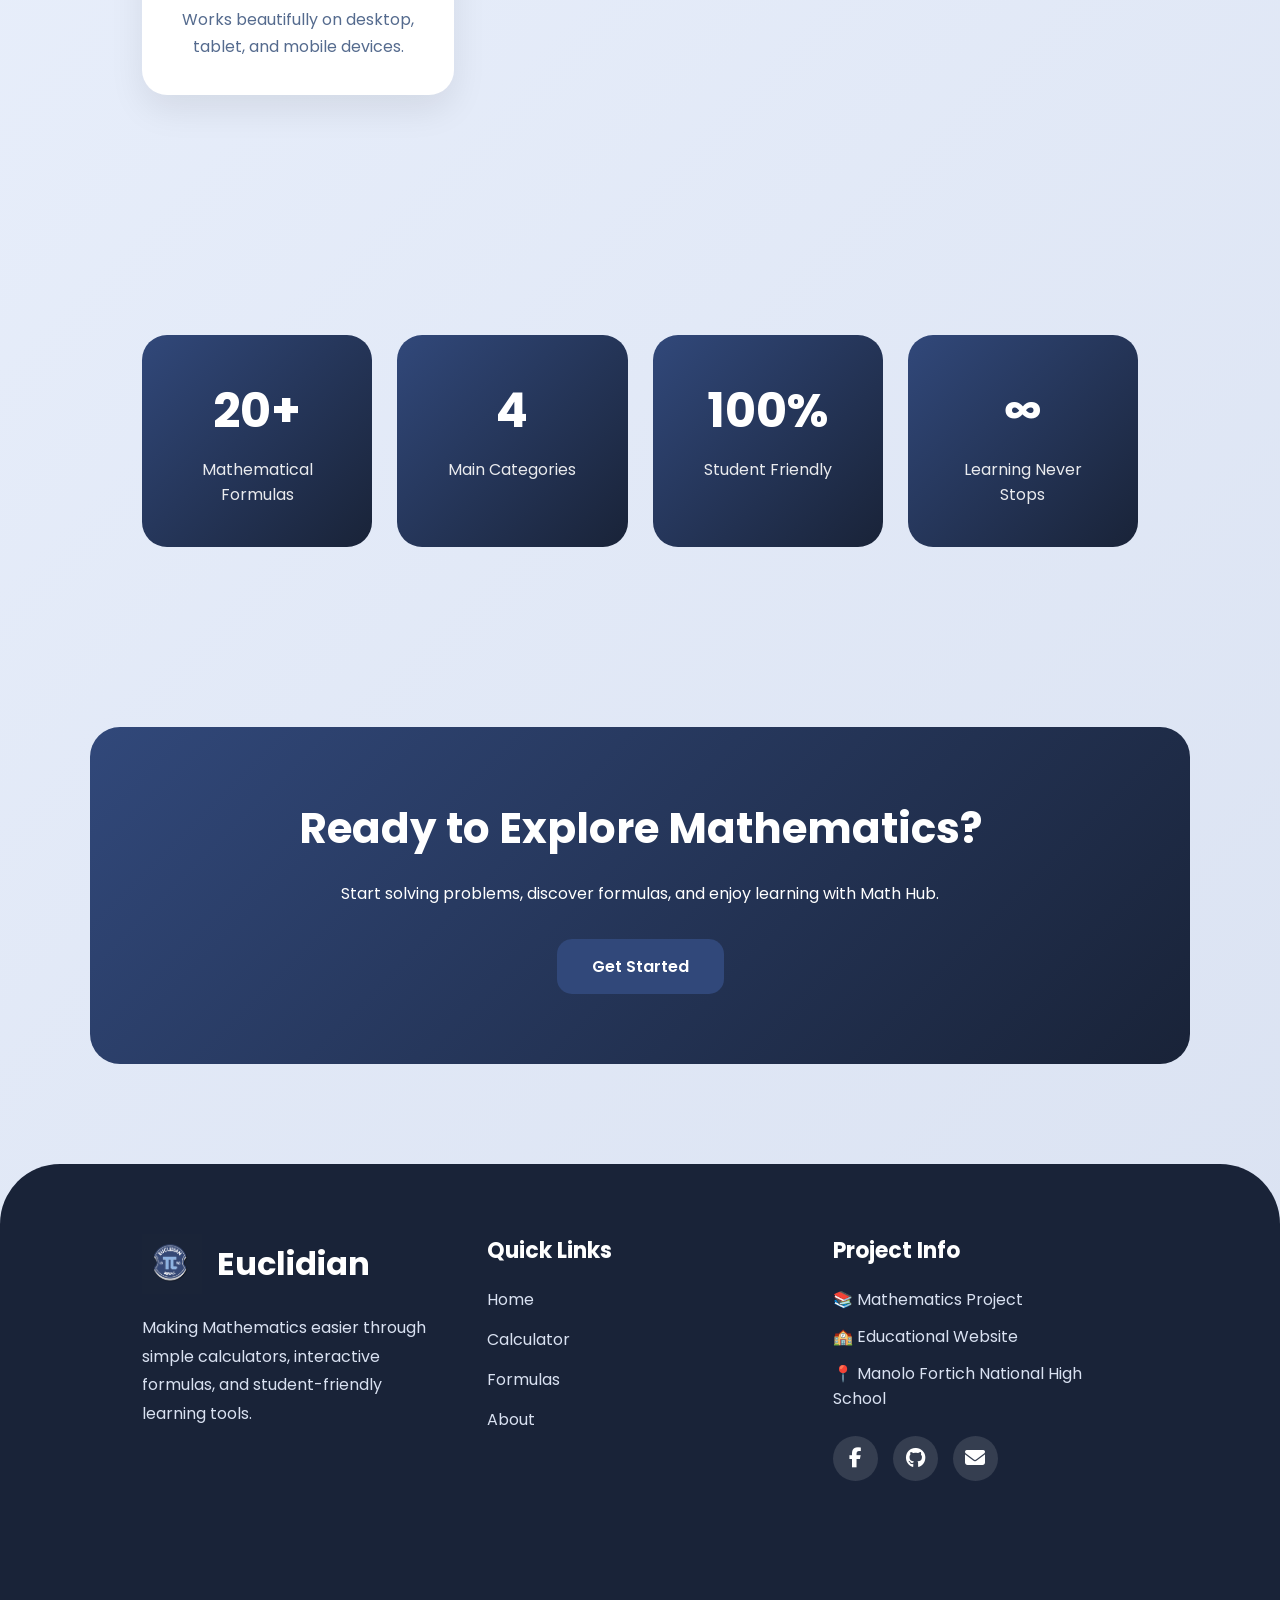
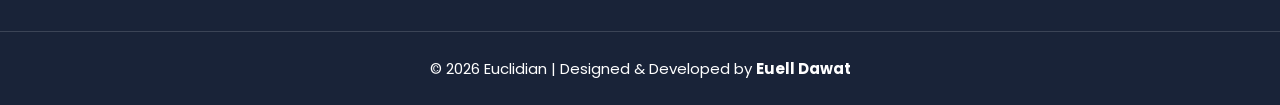
==== commit 0a56f39c: "Update index.html" ====
--- a/index.html
+++ b/index.html
@@ -242,7 +242,7 @@
 
             <div class="footer-logo">
 
-                <img src="maaze.jpg" alt="Math Hub Logo">
+                <img src="maze.jpg" alt="Math Hub Logo">
 
                 <h2>Euclidian</h2>
 
@@ -301,7 +301,7 @@
 
     <div class="footer-bottom">
 
-        © 2026Euclidian | Designed & Developed by <strong>Euell Dawat</strong>
+        © 2026 Euclidian | Designed & Developed by <strong>Euell Dawat</strong>
 
 
 
